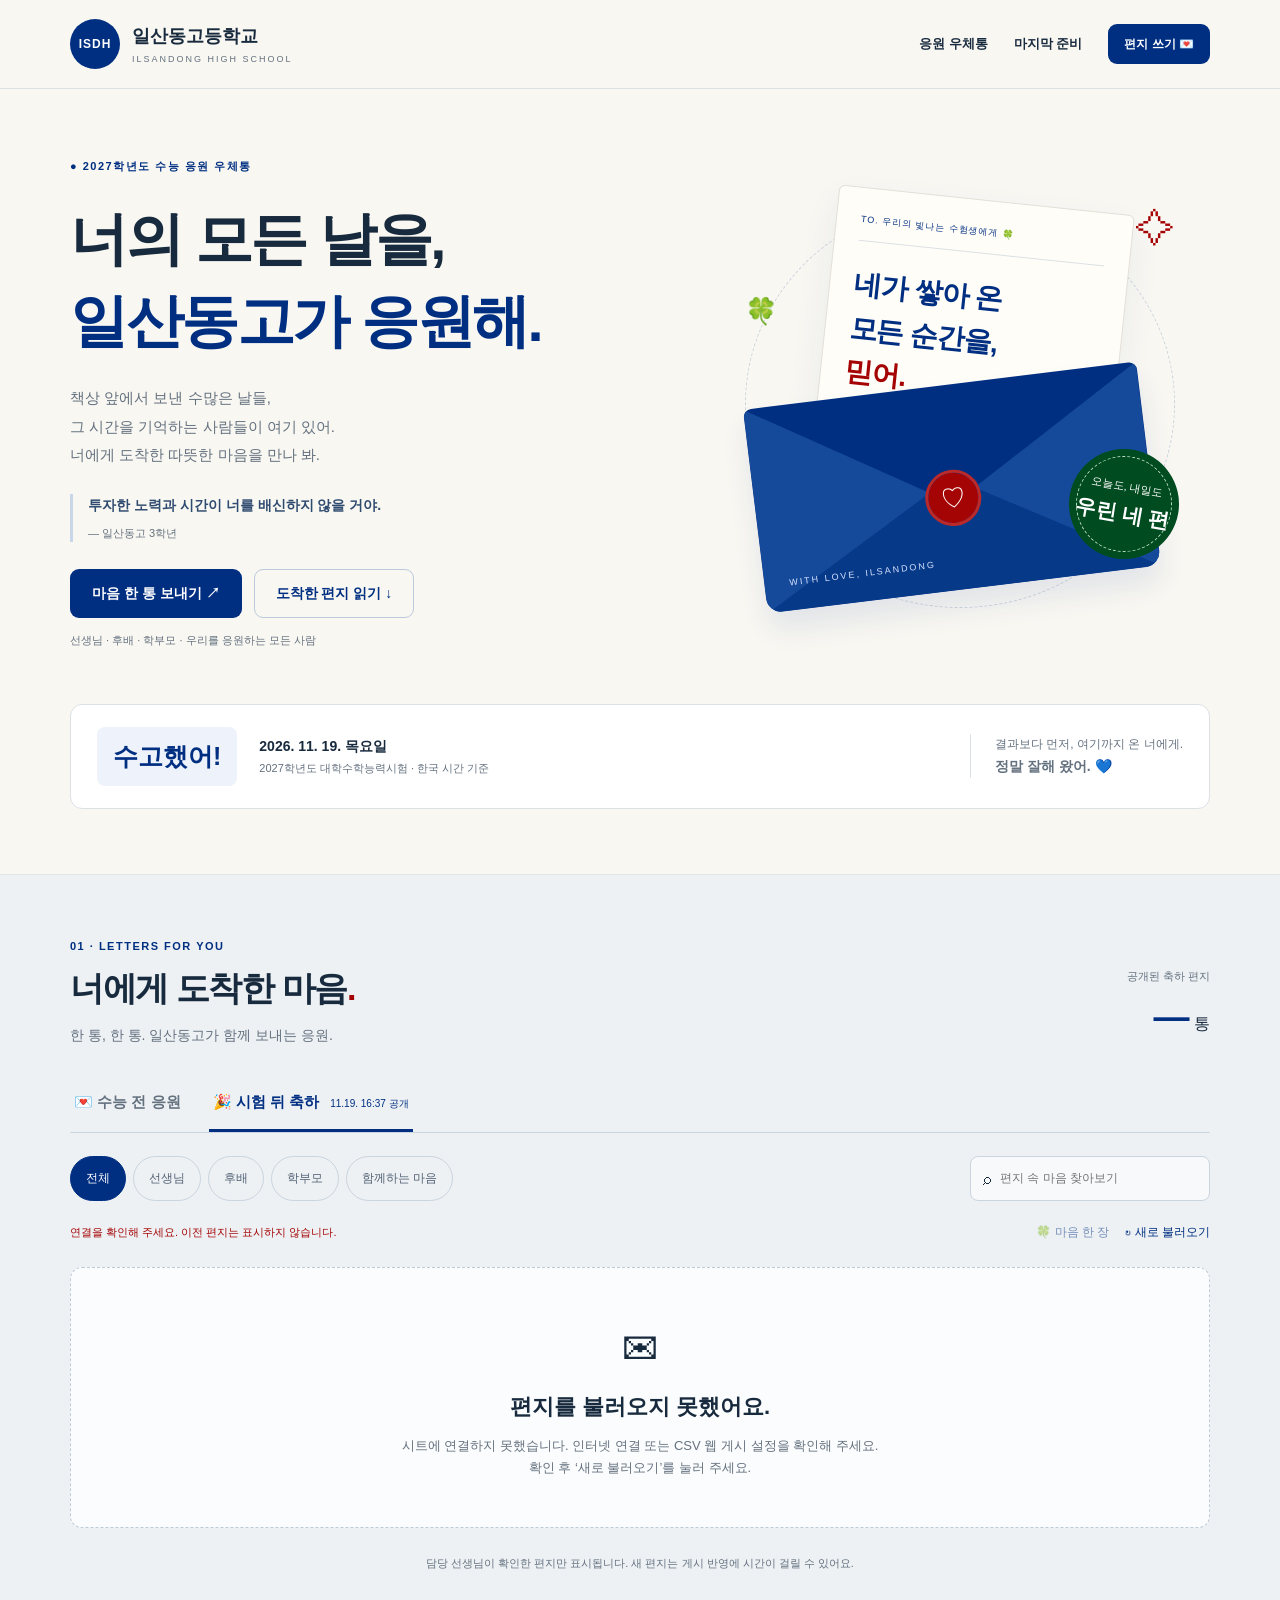
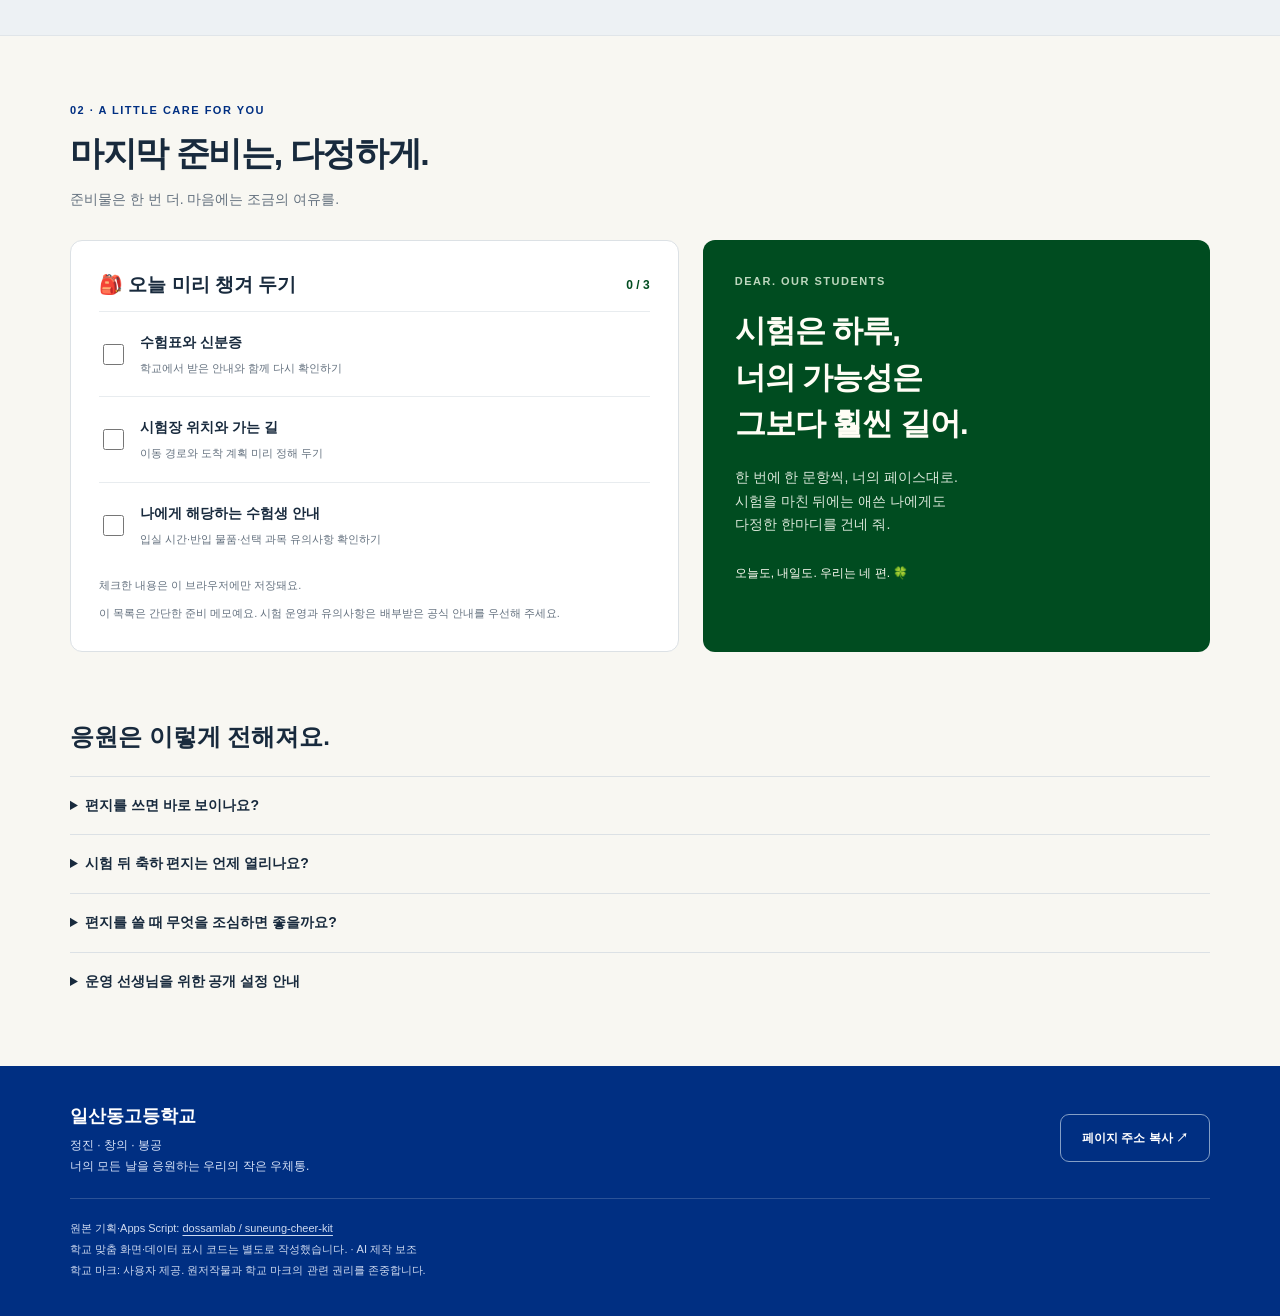
==== index.html @ d722f3b5 "Create index.html" ====
<!doctype html>
<html lang="ko">
<head>
<meta charset="utf-8">
<meta name="viewport" content="width=device-width, initial-scale=1">
<meta name="theme-color" content="#002f82">
<meta name="description" content="일산동고등학교 수험생에게 보내는 따뜻한 마음, 수능 응원 우체통">
<title>일산동고등학교 · 수능 응원 우체통</title>

<!--
원본 기획·Google Apps Script: dossamlab / suneung-cheer-kit
https://github.com/dossamlab/suneung-cheer-kit

이 화면과 CSV 표시 코드는 사용자 요청에 따라 별도로 작성했습니다.
AI 제작 보조.

기존 window.SCHOOL 설정과 from,text,type,group CSV 형식을 사용합니다.
Apps Script는 수정하지 않습니다.
원저작물·학교 마크의 권리를 존중합니다.
출처 표시는 원제작자의 별도 승인이나 공동제작을 의미하지 않습니다.
-->

<style>
:root {
  --blue: #002f82;
  --green: #004c20;
  --red: #a50404;
  --ink: #182a3d;
  --muted: #64717f;
  --line: #dce1e5;
  --cream: #f8f7f2;
}

* { box-sizing: border-box; }

html {
  scroll-behavior: smooth;
  scroll-padding-top: 24px;
}

body {
  margin: 0;
  background: var(--cream);
  color: var(--ink);
  font-family:
    -apple-system, BlinkMacSystemFont, "Segoe UI",
    "Apple SD Gothic Neo", "Malgun Gothic", sans-serif;
  line-height: 1.7;
  word-break: keep-all;
}

[hidden] { display: none !important; }

a { color: inherit; }
button, input { font: inherit; }
button { cursor: pointer; }
button:disabled { opacity: .5; cursor: default; }
h1, h2, h3, p { margin: 0; }

button, a, input, summary {
  -webkit-tap-highlight-color: transparent;
}

:focus-visible {
  outline: 3px solid #b66c20;
  outline-offset: 4px;
}

.wrap {
  width: min(1140px, calc(100% - 48px));
  margin: auto;
}

.skip {
  position: absolute;
  top: -80px;
  left: 16px;
  z-index: 10;
  background: var(--blue);
  color: #fff;
  padding: 10px;
}

.skip:focus { top: 10px; }

/* 상단 */
header { border-bottom: 1px solid var(--line); }

.header-inner {
  min-height: 88px;
  display: flex;
  align-items: center;
  justify-content: space-between;
  gap: 20px;
}

.brand {
  display: flex;
  align-items: center;
  gap: 12px;
  text-decoration: none;
}

.brand img {
  width: 50px;
  height: 50px;
  object-fit: contain;
}

.logo-fallback {
  width: 50px;
  height: 50px;
  display: grid;
  place-items: center;
  border-radius: 50%;
  background: var(--blue);
  color: #fff;
  font-size: 12px;
  font-weight: 800;
  letter-spacing: 1px;
  flex-shrink: 0;
}

.brand strong {
  display: block;
  font-size: 18px;
}

.brand small {
  display: block;
  font-size: 9px;
  letter-spacing: 2px;
  color: var(--muted);
}

nav {
  display: flex;
  align-items: center;
  gap: 26px;
  font-size: 13px;
  font-weight: 700;
}

nav > a { text-decoration: none; }

.btn {
  display: inline-flex;
  align-items: center;
  justify-content: center;
  gap: 8px;
  border: 1px solid transparent;
  border-radius: 9px;
  padding: 13px 21px;
  min-height: 48px;
  background: var(--blue);
  color: #fff;
  font-size: 14px;
  font-weight: 700;
  text-decoration: none;
  line-height: 1.5;
}

.btn:hover { background: #164b98; }

.btn.light {
  background: transparent;
  color: var(--blue);
  border-color: #bcc9dc;
}

.btn.small {
  padding: 10px 15px;
  min-height: 40px;
  font-size: 12px;
}

.form-link[aria-disabled="true"] {
  opacity: .5;
  cursor: help;
}

/* 첫 화면 */
.hero {
  display: grid;
  grid-template-columns: 1.2fr 1fr;
  gap: 40px;
  align-items: center;
  padding: 68px 0 54px;
}

.hero > * { min-width: 0; }

.eyebrow {
  color: var(--blue);
  font-size: 11px;
  font-weight: 800;
  letter-spacing: 1.5px;
}

.hero h1 {
  margin: 22px 0;
  font-size: clamp(36px, 4.6vw, 58px);
  line-height: 1.42;
  letter-spacing: -2.5px;
}

.hero h1 span { color: var(--blue); }

.intro {
  font-size: 15px;
  color: var(--muted);
  line-height: 1.9;
}

.school-message {
  margin-top: 24px;
  padding-left: 15px;
  border-left: 3px solid #c9d5e8;
}

.school-message p {
  font-size: 14px;
  color: #304b70;
  font-weight: 600;
  white-space: pre-wrap;
  overflow-wrap: anywhere;
}

.school-message small {
  display: block;
  margin-top: 6px;
  color: var(--muted);
  font-size: 11px;
}

.actions {
  display: flex;
  flex-wrap: wrap;
  gap: 12px;
  margin-top: 27px;
}

.micro {
  color: var(--muted);
  font-size: 11px;
  margin-top: 13px;
}

/* 이미지 파일 없이 그리는 편지 봉투 */
.art {
  position: relative;
  height: 420px;
  max-width: 430px;
  width: 100%;
  justify-self: center;
  isolation: isolate;
}

.orbit {
  position: absolute;
  inset: 6px 0;
  border: 1px dashed #cad3dd;
  border-radius: 50%;
}

.paper {
  position: absolute;
  top: 5px;
  left: 18%;
  width: 69%;
  height: 320px;
  transform: rotate(6deg);
  padding: 24px;
  background: #fffdf8;
  border: 1px solid #e4e0d8;
  border-radius: 6px;
  box-shadow: 0 15px 35px #002f8210;
}

.paper small {
  display: block;
  color: var(--blue);
  font-size: 9px;
  letter-spacing: 1px;
  border-bottom: 1px solid var(--line);
  padding-bottom: 13px;
}

.paper p {
  font-size: 28px;
  font-weight: 800;
  line-height: 1.55;
  color: var(--blue);
  margin-top: 22px;
  letter-spacing: -1px;
}

.paper em {
  font-style: normal;
  color: var(--red);
}

.envelope {
  position: absolute;
  bottom: 24px;
  left: 2%;
  width: 92%;
  height: 205px;
  transform: rotate(-7deg);
  background: var(--blue);
  border-radius: 8px 8px 15px 15px;
  box-shadow: 0 18px 28px #002f8217;
}

.envelope::before {
  content: "";
  position: absolute;
  inset: 0;
  background: #154a9b;
  clip-path: polygon(0 0, 50% 58%, 100% 0, 100% 100%, 0 100%);
  border-radius: inherit;
}

.envelope::after {
  content: "";
  position: absolute;
  inset: 0;
  background: #073989;
  clip-path: polygon(0 100%, 50% 45%, 100% 100%);
  border-radius: inherit;
}

.seal {
  position: absolute;
  z-index: 1;
  top: 88px;
  left: calc(50% - 25px);
  width: 50px;
  height: 50px;
  display: grid;
  place-items: center;
  border-radius: 50%;
  background: var(--red);
  color: white;
  font-size: 25px;
  outline: 3px solid #bb2929;
}

.envelope-label {
  position: absolute;
  z-index: 1;
  bottom: 20px;
  left: 25px;
  font-size: 9px;
  letter-spacing: 2px;
  color: #d7e3ff;
}

.sticker {
  position: absolute;
  z-index: 2;
  right: -1%;
  bottom: 55px;
  width: 110px;
  height: 110px;
  border-radius: 50%;
  background: var(--green);
  color: #fff;
  display: flex;
  flex-direction: column;
  align-items: center;
  justify-content: center;
  transform: rotate(10deg);
  outline: 1px dashed #b9d9bc;
  outline-offset: -8px;
}

.sticker small { font-size: 11px; }
.sticker strong { font-size: 21px; }

.spark {
  position: absolute;
  right: 0;
  top: 3px;
  color: var(--red);
  font-size: 39px;
}

.clover {
  position: absolute;
  left: 0;
  top: 95px;
  font-size: 26px;
}

/* 날짜 안내 */
.ribbon {
  display: flex;
  align-items: center;
  gap: 22px;
  padding: 22px 26px;
  background: #fff;
  border: 1px solid var(--line);
  border-radius: 12px;
  margin-bottom: 65px;
}

.dday {
  background: #edf2fb;
  color: var(--blue);
  font-size: 25px;
  font-weight: 800;
  padding: 8px 16px;
  border-radius: 8px;
  white-space: nowrap;
}

.ribbon strong {
  display: block;
  font-size: 14px;
}

.ribbon small {
  display: block;
  color: var(--muted);
  font-size: 11px;
}

.ribbon-note {
  margin-left: auto;
  padding-left: 24px;
  border-left: 1px solid var(--line);
  font-size: 12px;
  color: var(--muted);
}

/* 응원 우체통 */
.wall {
  background: #edf1f4;
  border-block: 1px solid #e0e5e9;
  padding: 62px 0;
}

.section-head {
  display: flex;
  justify-content: space-between;
  align-items: flex-end;
  gap: 20px;
  margin-bottom: 28px;
}

.section-head h2 {
  font-size: 34px;
  letter-spacing: -1.4px;
  line-height: 1.45;
  margin-top: 9px;
}

.section-head p:not(.eyebrow) {
  font-size: 14px;
  color: var(--muted);
  margin-top: 10px;
}

.count {
  text-align: right;
  white-space: nowrap;
}

.count small {
  display: block;
  font-size: 11px;
  color: var(--muted);
}

.count strong {
  color: var(--blue);
  font-size: 36px;
}

.tabs {
  display: flex;
  gap: 24px;
  border-bottom: 1px solid #cbd5df;
}

.tab {
  border: 0;
  border-bottom: 3px solid transparent;
  background: transparent;
  padding: 14px 4px;
  color: var(--muted);
  font-size: 15px;
  font-weight: 700;
}

.tab[aria-pressed="true"] {
  color: var(--blue);
  border-bottom-color: var(--blue);
}

.tab small {
  font-size: 10px;
  margin-left: 7px;
  font-weight: 400;
}

.toolbar {
  display: flex;
  justify-content: space-between;
  gap: 15px;
  margin: 23px 0 16px;
}

.filters {
  display: flex;
  flex-wrap: wrap;
  gap: 7px;
}

.filter {
  border: 1px solid #cbd5df;
  background: transparent;
  color: #536274;
  font-size: 12px;
  padding: 8px 15px;
  border-radius: 25px;
}

.filter[aria-pressed="true"] {
  background: var(--blue);
  border-color: var(--blue);
  color: white;
}

.search {
  display: flex;
  align-items: center;
  gap: 7px;
  border: 1px solid #cbd5df;
  background: #fff9;
  padding: 8px 12px;
  border-radius: 8px;
  width: 240px;
}

.search input {
  width: 100%;
  min-width: 0;
  background: transparent;
  border: 0;
  color: var(--ink);
  font-size: 12px;
}

.search:focus-within { outline: 2px solid var(--blue); }
.search input:focus-visible { outline: 0; }

.subbar {
  display: flex;
  justify-content: space-between;
  align-items: center;
  gap: 15px;
  margin-bottom: 20px;
}

.status {
  font-size: 11px;
  color: var(--muted);
}

.status.error { color: var(--red); }

.tools {
  display: flex;
  gap: 16px;
  flex-shrink: 0;
}

.text-btn {
  border: 0;
  background: none;
  color: var(--blue);
  padding: 5px 0;
  font-size: 12px;
}

.text-btn:hover { text-decoration: underline; }

.grid {
  display: grid;
  grid-template-columns: repeat(3, minmax(0, 1fr));
  gap: 18px;
  align-items: start;
}

/* 편지 카드 */
.card {
  position: relative;
  background: #fff;
  border: 1px solid #dbe2e8;
  border-top: 4px solid var(--blue);
  border-radius: 10px;
  padding: 22px;
  min-height: 245px;
  display: flex;
  flex-direction: column;
  scroll-margin-top: 30px;
}

.card.junior { border-top-color: var(--green); }
.card.parent { border-top-color: var(--red); }
.card.other { border-top-color: #8c7d64; }

.card-top {
  display: flex;
  align-items: center;
  justify-content: space-between;
  gap: 10px;
}

.badge {
  background: #edf2fb;
  color: var(--blue);
  font-size: 11px;
  padding: 3px 8px;
  border-radius: 4px;
}

.junior .badge { background: #edf4ef; color: var(--green); }
.parent .badge { background: #fbeeed; color: var(--red); }
.other .badge { background: #f4f0e9; color: #766247; }

.number {
  font-size: 10px;
  color: #98a6b6;
}

.card-text {
  white-space: pre-wrap;
  overflow-wrap: anywhere;
  word-break: normal;
  line-height: 1.9;
  font-size: 15px;
  margin: 20px 0;
  display: -webkit-box;
  -webkit-box-orient: vertical;
  -webkit-line-clamp: 4;
  overflow: hidden;
}

.card.expanded .card-text { display: block; }

.card-bottom {
  display: flex;
  justify-content: space-between;
  align-items: center;
  gap: 10px;
  margin-top: auto;
  font-size: 11px;
}

.card-from {
  color: var(--muted);
  overflow-wrap: anywhere;
  min-width: 0;
}

.card-bottom button {
  white-space: nowrap;
  font-size: 11px;
}

.card.highlight {
  outline: 3px solid #c6923c;
  outline-offset: 3px;
}

.empty {
  grid-column: 1 / -1;
  background: #ffffffc0;
  border: 1px dashed #bdcad7;
  border-radius: 12px;
  text-align: center;
  padding: 48px 20px;
}

.empty-icon { font-size: 36px; }

.empty h3 {
  margin: 10px 0;
  font-size: 22px;
}

.empty p {
  font-size: 13px;
  color: var(--muted);
  white-space: pre-line;
}

.more-wrap {
  text-align: center;
  margin-top: 26px;
}

.footnote {
  text-align: center;
  color: var(--muted);
  font-size: 11px;
  margin-top: 24px;
}

/* 준비 체크 */
.prepare { padding: 65px 0; }

.prepare-grid {
  display: grid;
  grid-template-columns: 1.2fr 1fr;
  gap: 24px;
}

.check-panel {
  padding: 28px;
  background: #fff;
  border: 1px solid var(--line);
  border-radius: 12px;
}

.check-title {
  display: flex;
  justify-content: space-between;
  align-items: center;
  gap: 10px;
  margin-bottom: 10px;
}

.check-title h3 { font-size: 19px; }

.check-title span {
  font-size: 12px;
  color: var(--green);
  font-weight: 700;
}

.check-row {
  display: flex;
  gap: 13px;
  align-items: center;
  padding: 19px 0;
  border-top: 1px solid #e8ecef;
  cursor: pointer;
}

.check-row input {
  width: 21px;
  height: 21px;
  accent-color: var(--green);
  flex-shrink: 0;
}

.check-row strong {
  display: block;
  font-size: 14px;
}

.check-row small {
  display: block;
  font-size: 11px;
  color: var(--muted);
  margin-top: 4px;
}

.check-note {
  font-size: 11px;
  color: var(--muted);
  margin-top: 9px;
}

.care {
  background: var(--green);
  color: #fffdf5;
  border-radius: 12px;
  padding: 32px;
}

.care .eyebrow { color: #bdd7be; }

.care h3 {
  font-size: 31px;
  line-height: 1.5;
  margin: 18px 0;
  letter-spacing: -1px;
}

.care p:not(.eyebrow) {
  font-size: 14px;
  color: #d9e7d9;
}

.care small {
  display: block;
  margin-top: 26px;
  font-size: 12px;
}

/* 안내와 출처 */
.faq { padding-bottom: 55px; }

.faq h2 {
  font-size: 24px;
  margin-bottom: 18px;
}

.faq details {
  border-top: 1px solid var(--line);
  padding: 17px 0;
}

.faq summary {
  cursor: pointer;
  font-size: 14px;
  font-weight: 700;
}

.faq details p {
  margin-top: 12px;
  font-size: 13px;
  color: var(--muted);
  max-width: 850px;
  line-height: 1.9;
}

footer {
  background: var(--blue);
  color: #d9e4f9;
  padding: 35px 0;
}

.footer-top {
  display: flex;
  justify-content: space-between;
  gap: 20px;
  align-items: center;
  margin-bottom: 22px;
}

.footer-top strong {
  font-size: 18px;
  color: #fff;
}

.footer-top small {
  display: block;
  font-size: 12px;
  margin-top: 4px;
}

footer .btn {
  background: transparent;
  border-color: #849fc6;
  font-size: 12px;
}

.credits {
  border-top: 1px solid #ffffff2b;
  padding-top: 19px;
  font-size: 11px;
  color: #cedaf0;
  line-height: 1.9;
}

.credits a { text-underline-offset: 3px; }

.share-box {
  margin-top: 14px;
  font-size: 12px;
}

.share-box input {
  width: 100%;
  padding: 10px;
  margin-top: 7px;
  background: #fff;
  border: 0;
  border-radius: 5px;
  color: var(--ink);
}

.toast {
  position: fixed;
  left: 50%;
  bottom: 20px;
  transform: translateX(-50%);
  max-width: 90vw;
  padding: 12px 20px;
  background: #182a3d;
  color: #fff;
  border-radius: 9px;
  font-size: 13px;
  box-shadow: 0 5px 30px #0003;
  z-index: 20;
}

noscript p {
  padding: 20px;
  background: #fff0e9;
  color: #7e2600;
}

/* 태블릿 */
@media (min-width: 1000px) {
  .hero { min-height: 565px; }
}

@media (max-width: 850px) {
  nav > a:not(.btn) { display: none; }
  .hero { gap: 18px; }
  .hero h1 { font-size: 39px; }
  .art { height: 355px; }
  .paper { height: 280px; padding: 19px; }
  .paper p { font-size: 25px; }
  .envelope { height: 175px; }
  .seal { top: 75px; }
  .sticker { width: 92px; height: 92px; bottom: 45px; }
  .sticker strong { font-size: 18px; }
  .ribbon-note { display: none; }
  .grid { grid-template-columns: repeat(2, minmax(0, 1fr)); }
  .toolbar { flex-wrap: wrap; }
  .search { width: 100%; }
  .prepare-grid { grid-template-columns: 1fr 1fr; }
  .care { padding: 27px; }
  .care h3 { font-size: 27px; }
}

/* 휴대전화 */
@media (max-width: 600px) {
  .wrap { width: calc(100% - 36px); }
  .header-inner { min-height: 75px; gap: 8px; }
  .brand { gap: 9px; }
  .brand img, .logo-fallback { width: 40px; height: 40px; }
  .brand strong { font-size: 15px; }
  .brand small { font-size: 8px; letter-spacing: 1px; }
  nav { gap: 0; }
  nav .btn { padding: 9px 12px; font-size: 11px; }

  .hero {
    grid-template-columns: minmax(0, 1fr);
    padding: 38px 0 26px;
    gap: 30px;
  }

  .hero h1 { font-size: 39px; letter-spacing: -2px; }
  .intro { font-size: 14px; }
  .art { width: 320px; max-width: 100%; height: 340px; }
  .paper p { font-size: 25px; }
  .ribbon { padding: 17px; gap: 15px; margin-bottom: 38px; }
  .dday { font-size: 21px; padding: 7px 12px; }
  .ribbon strong { font-size: 12px; }
  .ribbon small { font-size: 10px; }
  .wall { padding: 39px 0; }
  .section-head { gap: 10px; }
  .section-head h2 { font-size: 28px; }
  .section-head p:not(.eyebrow) { font-size: 12px; }
  .count strong { font-size: 28px; }
  .count small { font-size: 10px; }
  .tabs { gap: 20px; }
  .tab { font-size: 13px; }
  .tab small { display: block; margin-left: 0; font-size: 10px; }
  .filter { font-size: 11px; padding: 8px 12px; }
  .subbar { align-items: flex-start; flex-direction: column; gap: 8px; }
  .grid { grid-template-columns: 1fr; }
  .card { min-height: 220px; }
  .prepare { padding: 42px 0; }
  .prepare-grid { grid-template-columns: 1fr; }
  .check-panel, .care { padding: 24px; }
  .care h3 { font-size: 30px; }
  .footer-top { align-items: flex-start; }
  .footer-top strong { font-size: 16px; }
  .footer-top .btn { padding: 10px 12px; }
  .faq { padding-bottom: 35px; }
  .actions .btn { font-size: 13px; }
}

@media (prefers-reduced-motion: reduce) {
  html { scroll-behavior: auto; }
}
</style>
</head>

<body>
<a class="skip" href="#wall">응원 편지로 바로 가기</a>

<header>
  <div class="wrap header-inner">
    <a class="brand" href="#" aria-label="페이지 처음으로">
      <img
        src="school-logo.png"
        alt=""
        width="50"
        height="50"
        onerror="this.hidden=true;this.nextElementSibling.hidden=false"
      >
      <span class="logo-fallback" hidden aria-hidden="true">ISDH</span>
      <span>
        <strong data-school>일산동고등학교</strong>
        <small>ILSANDONG HIGH SCHOOL</small>
      </span>
    </a>

    <nav aria-label="주요 메뉴">
      <a href="#wall">응원 우체통</a>
      <a href="#prepare">마지막 준비</a>
      <a
        class="btn small form-link"
        target="_blank"
        rel="noopener noreferrer"
      >편지 쓰기 💌</a>
    </nav>
  </div>
</header>

<main>
  <section class="wrap hero" aria-labelledby="hero-title">
    <div>
      <p class="eyebrow">● 2027학년도 수능 응원 우체통</p>

      <h1 id="hero-title">
        너의 모든 날을,<br>
        <span id="hero-school">일산동고가 응원해.</span>
      </h1>

      <p class="intro">
        책상 앞에서 보낸 수많은 날들,<br>
        그 시간을 기억하는 사람들이 여기 있어.<br>
        너에게 도착한 따뜻한 마음을 만나 봐.
      </p>

      <div class="school-message">
        <p id="school-message"></p>
        <small id="school-sign"></small>
      </div>

      <div class="actions">
        <a
          class="btn form-link"
          target="_blank"
          rel="noopener noreferrer"
        >마음 한 통 보내기 ↗</a>
        <a class="btn light" href="#wall">도착한 편지 읽기 ↓</a>
      </div>

      <p class="micro">
        선생님 · 후배 · 학부모 · 우리를 응원하는 모든 사람
      </p>
    </div>

    <div class="art" aria-hidden="true">
      <div class="orbit"></div>

      <div class="paper">
        <small>TO. 우리의 빛나는 수험생에게 🍀</small>
        <p>
          네가 쌓아 온<br>
          모든 순간을,<br>
          <em>믿어.</em>
        </p>
      </div>

      <div class="envelope">
        <span class="seal">♡</span>
        <span class="envelope-label">WITH LOVE, ILSANDONG</span>
      </div>

      <div class="sticker">
        <small>오늘도, 내일도</small>
        <strong>우린 네 편</strong>
      </div>

      <span class="spark">✧</span>
      <span class="clover">🍀</span>
    </div>
  </section>

  <div class="wrap ribbon">
    <span class="dday" id="dday">D-DAY</span>
    <div>
      <strong>2026. 11. 19. 목요일</strong>
      <small>2027학년도 대학수학능력시험 · 한국 시간 기준</small>
    </div>
    <p class="ribbon-note">
      결과보다 먼저, 여기까지 온 너에게.<br>
      <strong>정말 잘해 왔어. 💙</strong>
    </p>
  </div>

  <section class="wall" id="wall" aria-labelledby="wall-title">
    <div class="wrap">
      <div class="section-head">
        <div>
          <p class="eyebrow">01 · LETTERS FOR YOU</p>
          <h2 id="wall-title">
            너에게 도착한 마음<span style="color:var(--red)">.</span>
          </h2>
          <p>한 통, 한 통. 일산동고가 함께 보내는 응원.</p>
        </div>

        <div class="count">
          <small id="count-label">공개된 응원 편지</small>
          <strong id="letter-count">—</strong><span> 통</span>
        </div>
      </div>

      <div class="tabs" role="group" aria-label="편지 종류">
        <button
          type="button"
          class="tab"
          data-phase="before"
          aria-pressed="true"
        >💌 수능 전 응원</button>

        <button
          type="button"
          class="tab"
          data-phase="after"
          aria-pressed="false"
        >
          🎉 시험 뒤 축하
          <small>11.19. 16:37 공개</small>
        </button>
      </div>

      <div class="toolbar" id="toolbar">
        <div
          class="filters"
          role="group"
          aria-label="보내는 사람으로 골라 보기"
        >
          <button
            class="filter"
            type="button"
            data-group="all"
            aria-pressed="true"
          >전체</button>

          <button
            class="filter"
            type="button"
            data-group="teacher"
            aria-pressed="false"
          >선생님</button>

          <button
            class="filter"
            type="button"
            data-group="junior"
            aria-pressed="false"
          >후배</button>

          <button
            class="filter"
            type="button"
            data-group="parent"
            aria-pressed="false"
          >학부모</button>

          <button
            class="filter"
            type="button"
            data-group="other"
            aria-pressed="false"
          >함께하는 마음</button>
        </div>

        <label class="search">
          <span aria-hidden="true">⌕</span>
          <input
            type="search"
            id="search"
            aria-label="편지 내용 또는 보내는 사람 검색"
            placeholder="편지 속 마음 찾아보기"
          >
        </label>
      </div>

      <div class="subbar">
        <p
          id="status"
          class="status"
          role="status"
          aria-live="polite"
        >편지를 불러오는 중입니다.</p>

        <div class="tools">
          <button class="text-btn" id="random" type="button">
            🍀 마음 한 장
          </button>
          <button class="text-btn" id="refresh" type="button">
            ↻ 새로 불러오기
          </button>
        </div>
      </div>

      <div class="grid" id="letters" aria-busy="true"></div>

      <div class="more-wrap">
        <button class="btn light" id="more" type="button" hidden>
          편지 더 읽기 ↓
        </button>
      </div>

      <p class="footnote">
        담당 선생님이 확인한 편지만 표시됩니다.
        새 편지는 게시 반영에 시간이 걸릴 수 있어요.
      </p>
    </div>
  </section>

  <section
    class="wrap prepare"
    id="prepare"
    aria-labelledby="prepare-title"
  >
    <div class="section-head">
      <div>
        <p class="eyebrow">02 · A LITTLE CARE FOR YOU</p>
        <h2 id="prepare-title">마지막 준비는, 다정하게.</h2>
        <p>준비물은 한 번 더. 마음에는 조금의 여유를.</p>
      </div>
    </div>

    <div class="prepare-grid">
      <div class="check-panel">
        <div class="check-title">
          <h3>🎒 오늘 미리 챙겨 두기</h3>
          <span id="progress">0 / 3</span>
        </div>

        <label class="check-row">
          <input type="checkbox" data-check="documents">
          <span>
            <strong>수험표와 신분증</strong>
            <small>학교에서 받은 안내와 함께 다시 확인하기</small>
          </span>
        </label>

        <label class="check-row">
          <input type="checkbox" data-check="route">
          <span>
            <strong>시험장 위치와 가는 길</strong>
            <small>이동 경로와 도착 계획 미리 정해 두기</small>
          </span>
        </label>

        <label class="check-row">
          <input type="checkbox" data-check="guide">
          <span>
            <strong>나에게 해당하는 수험생 안내</strong>
            <small>
              입실 시간·반입 물품·선택 과목 유의사항 확인하기
            </small>
          </span>
        </label>

        <p class="check-note" id="save-note">
          체크한 내용은 이 브라우저에만 저장돼요.
        </p>
        <p class="check-note">
          이 목록은 간단한 준비 메모예요.
          시험 운영과 유의사항은 배부받은 공식 안내를 우선해 주세요.
        </p>
      </div>

      <div class="care">
        <p class="eyebrow">DEAR. OUR STUDENTS</p>
        <h3>
          시험은 하루,<br>
          너의 가능성은<br>
          그보다 훨씬 길어.
        </h3>
        <p>
          한 번에 한 문항씩, 너의 페이스대로.<br>
          시험을 마친 뒤에는 애쓴 나에게도<br>
          다정한 한마디를 건네 줘.
        </p>
        <small>오늘도, 내일도. 우리는 네 편. 🍀</small>
      </div>
    </div>
  </section>

  <section class="wrap faq" aria-labelledby="faq-title">
    <h2 id="faq-title">응원은 이렇게 전해져요.</h2>

    <details>
      <summary>편지를 쓰면 바로 보이나요?</summary>
      <p>
        구글 설문으로 보낸 편지는 담당 선생님이 확인합니다.
        응답 시트에서 ‘반영’에 체크한 편지만 공개용 데이터에 포함돼요.
        아직 보이지 않는다면 검토 또는 게시 반영을 기다리고 있을 수 있습니다.
      </p>
    </details>

    <details>
      <summary>시험 뒤 축하 편지는 언제 열리나요?</summary>
      <p>
        2026년 11월 19일 오후 4시 37분부터 이 화면에서 볼 수 있습니다.
        이는 편지 공개 시각이며, 모든 수험생의 시험 종료 시각을 뜻하지 않습니다.
        자신의 시험을 모두 마친 뒤 확인해 주세요.
        화면의 시간 판단에는 기기 시계가 사용됩니다.
      </p>
    </details>

    <details>
      <summary>편지를 쓸 때 무엇을 조심하면 좋을까요?</summary>
      <p>
        이름 대신 ‘3반 담임’, ‘2학년 후배’처럼 적어 주세요.
        연락처 등 개인정보와 다른 사람의 사적인 이야기는 넣지 말아 주세요.
        결과를 재촉하기보다 지금까지의 노력에 따뜻한 마음을 보내 주세요.
        수정·삭제가 필요하면 담당 선생님께 요청해 주세요.
      </p>
    </details>

    <details>
      <summary>운영 선생님을 위한 공개 설정 안내</summary>
      <p>
        이 페이지는 ‘공개용’ 탭의 CSV만 읽으며 시트에 쓰지 않습니다.
        CSV에 포함된 내용은 공개된 데이터입니다.
        축하 편지의 시간 잠금은 화면 표시 기능이지 접근 제한이 아닙니다.
        공개 전 비밀을 유지해야 하는 축하 편지는 공개 시각까지
        ‘반영’을 체크하지 마세요.
        원본 응답 시트 전체를 웹에 게시하지 않도록 주의해 주세요.
      </p>
    </details>
  </section>
</main>

<footer>
  <div class="wrap">
    <div class="footer-top">
      <div>
        <strong data-school>일산동고등학교</strong>
        <small>
          정진 · 창의 · 봉공<br>
          너의 모든 날을 응원하는 우리의 작은 우체통.
        </small>
      </div>

      <button class="btn" type="button" id="share">
        페이지 주소 복사 ↗
      </button>
    </div>

    <p class="credits">
      원본 기획·Apps Script:
      <a
        href="https://github.com/dossamlab/suneung-cheer-kit"
        target="_blank"
        rel="noopener noreferrer"
      >dossamlab / suneung-cheer-kit</a><br>
      학교 맞춤 화면·데이터 표시 코드는 별도로 작성했습니다.
      · AI 제작 보조<br>
      학교 마크: 사용자 제공.
      원저작물과 학교 마크의 관련 권리를 존중합니다.
    </p>

    <label class="share-box" id="share-box" hidden>
      아래 주소를 선택해 복사해 주세요.
      <input id="share-url" readonly aria-label="이 페이지 주소">
    </label>
  </div>
</footer>

<div class="toast" id="toast" role="status" hidden></div>

<noscript>
  <p>응원 편지를 보려면 브라우저의 JavaScript를 켜 주세요.</p>
</noscript>

<!-- 기존 config.js를 같은 폴더에 둡니다. -->
<script src="./config.js"></script>

<script>
(() => {
  'use strict';

  const $ = selector => document.querySelector(selector);
  const $$ = selector => Array.from(document.querySelectorAll(selector));

  const cfg =
    window.SCHOOL && typeof window.SCHOOL === 'object'
      ? window.SCHOOL
      : {};

  // 제공받은 Apps Script의 축하 편지 공개 시각과 같습니다.
  // 모든 수험생의 시험 종료 시각을 의미하지 않습니다.
  const OPEN_AT = Date.parse('2026-11-19T16:37:00+09:00');
  const EXAM_AT = Date.parse('2026-11-19T00:00:00+09:00');

  const GROUPS = {
    teacher: '선생님',
    junior: '후배',
    parent: '학부모',
    other: '함께하는 마음'
  };

  const state = {
    rows: [],
    phase: Date.now() >= OPEN_AT ? 'after' : 'before',
    group: 'all',
    query: '',
    limit: 12,
    loaded: false,
    busy: false,
    error: '',
    lastAttempt: 0,
    unlocked: Date.now() >= OPEN_AT
  };

  const plain = (value, fallback) =>
    typeof value === 'string' && value.trim()
      ? value.trim()
      : fallback;

  /* 학교 설정 적용 */
  const name = plain(cfg.name, '일산동고등학교');

  $$('[data-school]').forEach(node => {
    node.textContent = name;
  });

  $('#hero-school').textContent =
    name.replace(/고등학교$/, '고') + '가 응원해.';

  $('#school-message').textContent = plain(
    cfg.message,
    '투자한 노력과 시간이 너를 배신하지 않을 거야.'
  ).replace(/\s*\/\s*/g, '\n');

  $('#school-sign').textContent =
    '— ' + plain(cfg.sign, '일산동고 3학년');

  document.title = name + ' · 수능 응원 우체통';

  /* 설정 주소 검사 */
  function safeURL(value, kind) {
    try {
      const url = new URL(value);

      if (
        url.protocol !== 'https:' ||
        url.username ||
        url.password
      ) {
        return '';
      }

      if (kind === 'sheet') {
        if (
          url.hostname !== 'docs.google.com' ||
          !url.pathname.startsWith('/spreadsheets/') ||
          url.searchParams.get('output') !== 'csv'
        ) {
          return '';
        }
      } else {
        const allowed =
          url.hostname === 'forms.gle' ||
          (
            url.hostname === 'docs.google.com' &&
            url.pathname.startsWith('/forms/')
          );

        if (!allowed) return '';
      }

      return url.href;
    } catch {
      return '';
    }
  }

  const sheet = safeURL(cfg.sheet, 'sheet');
  const form = safeURL(cfg.form, 'form');

  let toastTimer;

  function toast(message) {
    $('#toast').textContent = message;
    $('#toast').hidden = false;

    clearTimeout(toastTimer);

    toastTimer = setTimeout(() => {
      $('#toast').hidden = true;
    }, 4500);
  }

  $$('.form-link').forEach(link => {
    if (form) {
      link.href = form;
    } else {
      link.href = '#';
      link.setAttribute('aria-disabled', 'true');

      link.addEventListener('click', event => {
        event.preventDefault();
        toast('config.js의 form 주소를 확인해 주세요.');
      });
    }
  });

  /*
   * CSV 읽기
   * 쉼표, 따옴표, 셀 내부 줄바꿈, BOM을 처리합니다.
   * Apps Script가 만든 F1의 추가 안내 열은 사용하지 않습니다.
   */
  function parseCSV(text) {
    const input = text.replace(/^\uFEFF/, '');

    const rows = [];
    let row = [];
    let field = '';
    let quoted = false;

    for (let i = 0; i < input.length; i++) {
      const char = input[i];

      if (quoted) {
        if (char === '"' && input[i + 1] === '"') {
          field += '"';
          i++;
        } else if (char === '"') {
          quoted = false;
        } else {
          field += char;
        }
      } else if (char === '"' && field === '') {
        quoted = true;
      } else if (char === ',') {
        row.push(field);
        field = '';
      } else if (char === '\r' || char === '\n') {
        row.push(field);
        rows.push(row);
        row = [];
        field = '';

        if (char === '\r' && input[i + 1] === '\n') {
          i++;
        }
      } else {
        field += char;
      }
    }

    if (quoted) {
      throw new Error(
        'CSV의 따옴표가 닫히지 않았습니다. 공개용 탭을 확인해 주세요.'
      );
    }

    if (field !== '' || row.length) {
      row.push(field);
      rows.push(row);
    }

    return rows;
  }

  function decode(text) {
    if (/^\s*</.test(text)) {
      throw new Error(
        'CSV 대신 웹페이지가 반환되었습니다. 공개용 탭을 CSV로 게시했는지 확인해 주세요.'
      );
    }

    const table = parseCSV(text);

    if (!table.length) {
      throw new Error('공개용 탭의 머리글을 읽지 못했습니다.');
    }

    const header = table.shift().map(value =>
      value.trim().toLowerCase()
    );

    const columns = ['from', 'text', 'type', 'group'].map(key =>
      header.indexOf(key)
    );

    if (columns.some(index => index < 0)) {
      throw new Error(
        '공개용 탭에 from, text, type, group 머리글이 필요합니다.'
      );
    }

    const result = [];
    let skipped = 0;

    for (const row of table) {
      const body = (row[columns[1]] || '').trim();

      if (!body) continue;

      const type = (row[columns[2]] || '').trim().toLowerCase();

      // 알 수 없는 종류를 수능 전 편지로 잘못 공개하지 않습니다.
      if (type !== 'before' && type !== 'after') {
        skipped++;
        continue;
      }

      const group = (row[columns[3]] || '').trim().toLowerCase();

      result.push({
        from: (row[columns[0]] || '').trim() || '응원하는 사람',
        text: body,
        type,
        group: Object.hasOwn(GROUPS, group) ? group : 'other'
      });
    }

    return { rows: result, skipped };
  }

  /* 사용자 작성 내용은 HTML로 실행하지 않고 텍스트로 표시합니다. */
  function el(tag, className, text) {
    const node = document.createElement(tag);

    if (className) node.className = className;
    if (text !== undefined) node.textContent = text;

    return node;
  }

  function isLocked() {
    return state.phase === 'after' && Date.now() < OPEN_AT;
  }

  function filtered() {
    if (isLocked()) return [];

    return state.rows.filter(row =>
      row.type === state.phase &&
      (state.group === 'all' || row.group === state.group) &&
      (
        !state.query ||
        (row.from + ' ' + row.text)
          .toLocaleLowerCase()
          .includes(state.query)
      )
    );
  }

  function empty(icon, title, message) {
    const box = el('div', 'empty');
    const symbol = el('div', 'empty-icon', icon);

    symbol.setAttribute('aria-hidden', 'true');

    box.append(
      symbol,
      el('h3', '', title),
      el('p', '', message)
    );

    $('#letters').append(box);
  }

  function makeCard(row, index) {
    const card = el('article', 'card ' + row.group);
    const top = el('div', 'card-top');

    top.append(
      el('span', 'badge', GROUPS[row.group]),
      el(
        'span',
        'number',
        'LETTER ' + String(index + 1).padStart(2, '0')
      )
    );

    const body = el('p', 'card-text', row.text);
    body.id = 'letter-body-' + index;

    const bottom = el('div', 'card-bottom');
    const button = el('button', 'text-btn', '편지 펼치기 ↗');

    button.type = 'button';
    button.setAttribute('aria-expanded', 'false');
    button.setAttribute('aria-controls', body.id);

    button.addEventListener('click', () => {
      const expanded = card.classList.toggle('expanded');

      button.setAttribute('aria-expanded', String(expanded));
      button.textContent = expanded ? '접기 ↑' : '편지 펼치기 ↗';
    });

    bottom.append(
      el('span', 'card-from', 'FROM. ' + row.from),
      button
    );

    card.append(top, body, bottom);

    return card;
  }

  function render() {
    const locked = isLocked();

    $$('.tab').forEach(button => {
      button.setAttribute(
        'aria-pressed',
        String(button.dataset.phase === state.phase)
      );
    });

    $$('.filter').forEach(button => {
      button.setAttribute(
        'aria-pressed',
        String(button.dataset.group === state.group)
      );
    });

    $('#toolbar').hidden = locked;
    $('#letters').replaceChildren();

    $('#letters').setAttribute(
      'aria-busy',
      String(state.busy && !state.loaded)
    );

    $('#more').hidden = true;
    $('#random').disabled = true;

    $('#count-label').textContent =
      state.phase === 'after'
        ? '공개된 축하 편지'
        : '공개된 응원 편지';

    $('#letter-count').textContent =
      locked || !state.loaded
        ? '—'
        : String(
            state.rows.filter(row => row.type === state.phase).length
          );

    if (locked) {
      empty(
        '🔒',
        '아직 봉투를 열기 전이에요.',
        '2026년 11월 19일 오후 4시 37분에 열려요.\n자신의 시험을 모두 마친 뒤 찾아와 주세요.'
      );
      return;
    }

    if (!state.loaded) {
      if (state.error) {
        empty(
          '✉',
          '편지를 불러오지 못했어요.',
          state.error + '\n확인 후 ‘새로 불러오기’를 눌러 주세요.'
        );
      } else {
        empty(
          '💌',
          '마음을 배달하고 있어요.',
          '공개된 응원 편지를 불러오는 중입니다.'
        );
      }
      return;
    }

    const list = filtered();

    if (!list.length) {
      const narrowed = state.query || state.group !== 'all';

      empty(
        '🍀',
        narrowed
          ? '조건에 맞는 편지가 없어요.'
          : '첫 번째 마음을 기다리고 있어요.',
        narrowed
          ? '검색어나 보내는 사람 분류를 바꿔 보세요.'
          : '‘편지 쓰기’로 응원을 보내 주세요.\n선생님이 확인한 편지가 이곳에 도착합니다.'
      );
      return;
    }

    const fragment = document.createDocumentFragment();

    list.slice(0, state.limit).forEach((row, index) => {
      fragment.append(makeCard(row, index));
    });

    $('#letters').append(fragment);
    $('#random').disabled = false;

    $('#more').hidden = list.length <= state.limit;

    $('#more').textContent =
      '편지 더 읽기 (' +
      Math.min(state.limit, list.length) +
      ' / ' +
      list.length +
      ') ↓';
  }

  function status(text, error = false) {
    $('#status').textContent = text;
    $('#status').classList.toggle('error', error);
  }

  /* 공개용 CSV만 읽습니다. 시트 수정이나 설문 제출은 하지 않습니다. */
  async function load() {
    if (state.busy) return;

    state.lastAttempt = Date.now();

    if (!sheet) {
      state.error =
        'config.js의 sheet 주소가 없거나 잘못되었습니다. 같은 폴더의 설정 파일을 확인해 주세요.';

      state.loaded = false;
      status('시트 연결 설정이 필요합니다.', true);
      render();
      return;
    }

    state.busy = true;
    $('#refresh').disabled = true;

    status('공개용 시트에서 편지를 확인하고 있어요.');

    if (!state.loaded) render();

    const controller = new AbortController();

    const timeout = setTimeout(() => {
      controller.abort();
    }, 15000);

    try {
      const response = await fetch(sheet, {
        cache: 'no-store',
        credentials: 'omit',
        signal: controller.signal
      });

      if (!response.ok) {
        throw new Error(
          '시트 응답 오류 (' +
          response.status +
          '). 웹에 게시 설정을 확인해 주세요.'
        );
      }

      const data = decode(await response.text());

      state.rows = data.rows;
      state.loaded = true;
      state.error = '';

      const time = new Intl.DateTimeFormat('ko-KR', {
        timeZone: 'Asia/Seoul',
        hour: '2-digit',
        minute: '2-digit',
        hour12: false
      }).format(new Date());

      status(
        '✓ ' +
        time +
        ' 확인 · 1분마다 자동 확인' +
        (
          data.skipped
            ? ' · 종류가 올바르지 않은 편지 ' +
              data.skipped +
              '통 제외'
            : ''
        )
      );
    } catch (error) {
      /*
       * 승인 해제·삭제된 편지가 남지 않도록
       * 연결 오류 시 이전 데이터도 숨깁니다.
       */
      state.rows = [];
      state.loaded = false;

      if (error.name === 'AbortError') {
        state.error =
          '연결 시간이 초과되었습니다. 인터넷 연결과 시트 게시 상태를 확인해 주세요.';
      } else if (error instanceof TypeError) {
        state.error =
          '시트에 연결하지 못했습니다. 인터넷 연결 또는 CSV 웹 게시 설정을 확인해 주세요.';
      } else {
        state.error = error.message;
      }

      status(
        '연결을 확인해 주세요. 이전 편지는 표시하지 않습니다.',
        true
      );
    } finally {
      clearTimeout(timeout);
      state.busy = false;
      $('#refresh').disabled = false;
      render();
    }
  }

  /* 편지 종류 선택 */
  $$('.tab').forEach(button => {
    button.addEventListener('click', () => {
      state.phase = button.dataset.phase;
      state.limit = 12;
      render();
    });
  });

  /* 보내는 사람 분류 */
  $$('.filter').forEach(button => {
    button.addEventListener('click', () => {
      state.group = button.dataset.group;
      state.limit = 12;
      render();
    });
  });

  /* 검색 */
  $('#search').addEventListener('input', event => {
    state.query = event.target.value.trim().toLocaleLowerCase();
    state.limit = 12;
    render();
  });

  $('#refresh').addEventListener('click', load);

  $('#more').addEventListener('click', () => {
    state.limit += 12;
    render();
  });

  /* 현재 조건에 맞는 편지 중 무작위로 한 통 열기 */
  $('#random').addEventListener('click', () => {
    const list = filtered();

    if (!list.length) return;

    const index = Math.floor(Math.random() * list.length);

    state.limit = Math.max(state.limit, index + 1);
    render();

    const card = $$('#letters .card')[index];

    card.classList.add('highlight', 'expanded');

    const button = card.querySelector('button');
    button.setAttribute('aria-expanded', 'true');
    button.textContent = '접기 ↑';

    card.setAttribute('tabindex', '-1');
    card.focus({ preventScroll: true });

    card.scrollIntoView({
      behavior: matchMedia('(prefers-reduced-motion: reduce)').matches
        ? 'auto'
        : 'smooth',
      block: 'center'
    });
  });

  /* 한국 날짜 기준 D-day 및 축하 편지 공개 판단 */
  function clock() {
    const day = 86400000;
    const offset = 9 * 3600000;

    const remaining =
      Math.floor((EXAM_AT + offset) / day) -
      Math.floor((Date.now() + offset) / day);

    $('#dday').textContent =
      remaining > 0
        ? 'D-' + remaining
        : remaining === 0
          ? 'D-DAY'
          : '수고했어!';

    const unlocked = Date.now() >= OPEN_AT;

    if (unlocked !== state.unlocked) {
      state.unlocked = unlocked;
      render();
    }
  }

  /* 준비 체크: 개인 브라우저에만 저장 */
  const checkboxes = $$('[data-check]');

  const updateProgress = () => {
    $('#progress').textContent =
      checkboxes.filter(input => input.checked).length +
      ' / ' +
      checkboxes.length;
  };

  checkboxes.forEach(input => {
    const key = 'isdh2027-check-' + input.dataset.check;

    try {
      input.checked = localStorage.getItem(key) === '1';
    } catch {
      $('#save-note').textContent =
        '이 브라우저에서는 체크 내용을 저장할 수 없어요.';
    }

    input.addEventListener('change', () => {
      try {
        localStorage.setItem(key, input.checked ? '1' : '0');
      } catch {
        $('#save-note').textContent =
          '체크 내용은 이 화면에서만 유지됩니다.';
      }

      updateProgress();
    });
  });

  /* 페이지 주소 복사 */
  $('#share').addEventListener('click', async () => {
    const url = new URL(location.href);
    url.hash = '';

    try {
      await navigator.clipboard.writeText(url.href);
      toast('페이지 주소를 복사했어요.');
    } catch {
      $('#share-box').hidden = false;
      $('#share-url').value = url.href;
      $('#share-url').focus();
      $('#share-url').select();
    }
  });

  /* 화면에 돌아오면 시간과 데이터를 다시 확인 */
  document.addEventListener('visibilitychange', () => {
    if (!document.hidden) {
      clock();

      if (Date.now() - state.lastAttempt > 60000) {
        load();
      }
    }
  });

  /* 페이지가 보일 때만 1분마다 새 편지를 확인 */
  setInterval(() => {
    if (!document.hidden) load();
  }, 60000);

  setInterval(clock, 1000);

  updateProgress();
  clock();
  render();
  load();
})();
</script>
</body>
</html>
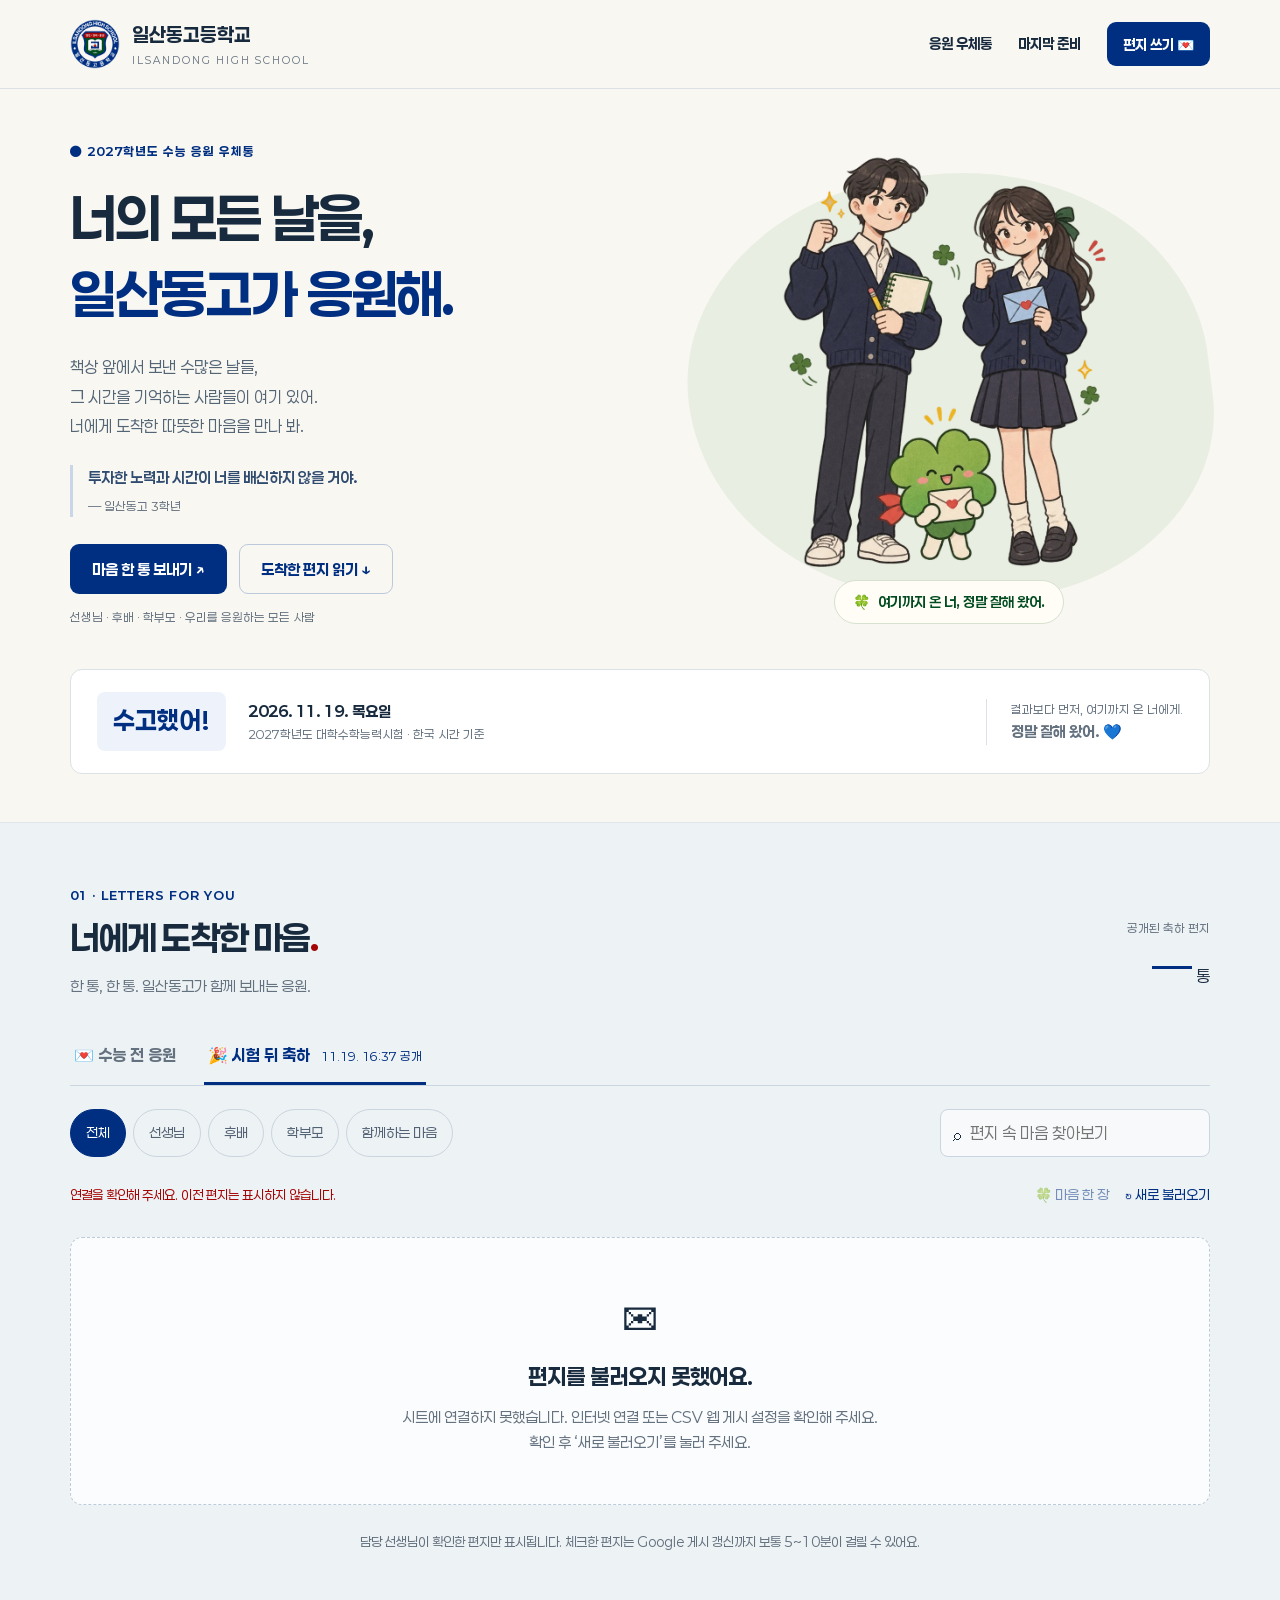
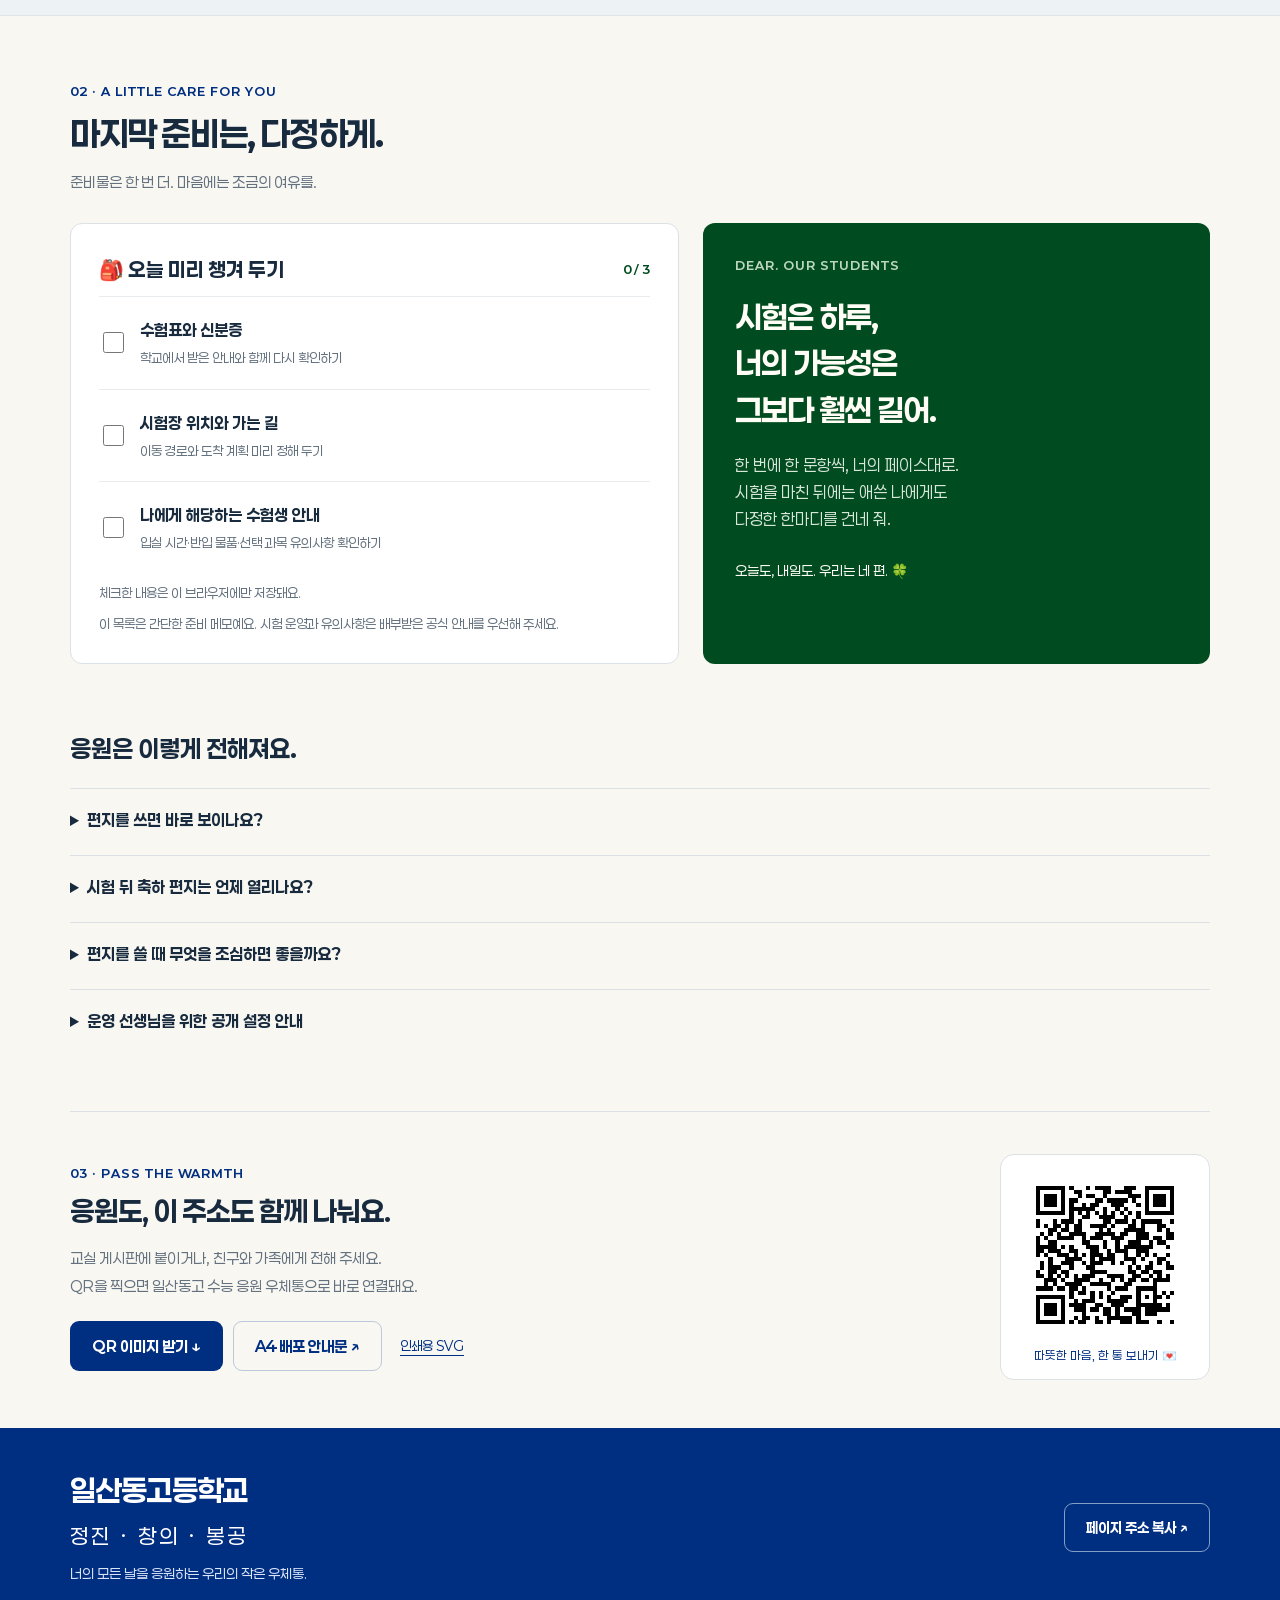
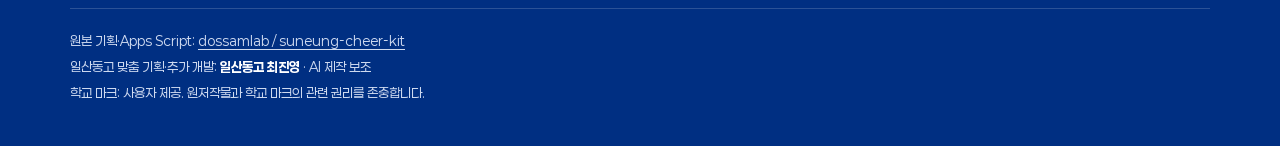
==== commit 362d3a33: "Improve Ilsandong cheer mailbox for mobile and restore school branding Add student illustration, rea" ====
--- a/index.html
+++ b/index.html
@@ -6,13 +6,22 @@
 <meta name="theme-color" content="#002f82">
 <meta name="description" content="일산동고등학교 수험생에게 보내는 따뜻한 마음, 수능 응원 우체통">
 <title>일산동고등학교 · 수능 응원 우체통</title>
+<link rel="canonical" href="https://lingus12.github.io/isdh_suneung2027/">
+<link rel="icon" href="./school-logo.png" type="image/png">
+<meta property="og:type" content="website">
+<meta property="og:title" content="일산동고등학교 · 수능 응원 우체통">
+<meta property="og:description" content="너의 모든 날을, 일산동고가 응원해. 선생님·후배·학부모의 따뜻한 편지를 만나 보세요.">
+<meta property="og:url" content="https://lingus12.github.io/isdh_suneung2027/">
+<meta property="og:image" content="https://lingus12.github.io/isdh_suneung2027/school-logo.png">
+<link rel="stylesheet" href="./assets/fonts.css">
+<link rel="preload" href="./assets/cheer-students.webp" as="image">
 
 <!--
 원본 기획·Google Apps Script: dossamlab / suneung-cheer-kit
 https://github.com/dossamlab/suneung-cheer-kit
 
-이 화면과 CSV 표시 코드는 사용자 요청에 따라 별도로 작성했습니다.
-AI 제작 보조.
+일산동고 맞춤 기획·추가 개발: 일산동고 최진영
+AI 제작 보조. 학교 맞춤 화면·모바일 경험·데이터 표시 기능을 개선했습니다.
 
 기존 window.SCHOOL 설정과 from,text,type,group CSV 형식을 사용합니다.
 Apps Script는 수정하지 않습니다.
@@ -913,7 +922,7 @@
 }
 
 @media (max-width: 850px) {
-  nav > a:not(.btn) { display: none; }
+  header nav > a:not(.btn) { display: none; }
   .hero { gap: 18px; }
   .hero h1 { font-size: 39px; }
   .art { height: 355px; }
@@ -985,6 +994,7 @@
   html { scroll-behavior: auto; }
 }
 </style>
+<link rel="stylesheet" href="./assets/site.css">
 </head>
 
 <body>
@@ -1054,31 +1064,12 @@
       </p>
     </div>
 
-    <div class="art" aria-hidden="true">
-      <div class="orbit"></div>
-
-      <div class="paper">
-        <small>TO. 우리의 빛나는 수험생에게 🍀</small>
-        <p>
-          네가 쌓아 온<br>
-          모든 순간을,<br>
-          <em>믿어.</em>
-        </p>
-      </div>
-
-      <div class="envelope">
-        <span class="seal">♡</span>
-        <span class="envelope-label">WITH LOVE, ILSANDONG</span>
-      </div>
-
-      <div class="sticker">
-        <small>오늘도, 내일도</small>
-        <strong>우린 네 편</strong>
-      </div>
-
-      <span class="spark">✧</span>
-      <span class="clover">🍀</span>
-    </div>
+    <figure class="hero-visual">
+      <div class="visual-halo" aria-hidden="true"></div>
+      <img src="./assets/cheer-students.webp" width="960" height="960"
+        alt="편지와 클로버를 들고 응원하는 고등학생 두 명과 클로버 친구" fetchpriority="high" decoding="async">
+      <figcaption><span aria-hidden="true">🍀</span> 여기까지 온 너, 정말 잘해 왔어.</figcaption>
+    </figure>
   </section>
 
   <div class="wrap ribbon">
@@ -1210,7 +1201,7 @@
 
       <p class="footnote">
         담당 선생님이 확인한 편지만 표시됩니다.
-        새 편지는 게시 반영에 시간이 걸릴 수 있어요.
+        체크한 편지는 Google 게시 갱신까지 보통 5~10분이 걸릴 수 있어요.
       </p>
     </div>
   </section>
@@ -1287,6 +1278,12 @@
     </div>
   </section>
 
+  <section class="wrap resources" id="resources" hidden aria-labelledby="resources-title">
+    <p class="eyebrow">FOR EXAM DAY</p>
+    <h2 id="resources-title">수험생 안내, 한눈에.</h2>
+    <p>학교에서 배부한 자료와 안내 영상을 확인해 주세요.</p>
+    <div class="resource-grid" id="resource-grid"></div>
+  </section>
   <section class="wrap faq" aria-labelledby="faq-title">
     <h2 id="faq-title">응원은 이렇게 전해져요.</h2>
 
@@ -1295,7 +1292,8 @@
       <p>
         구글 설문으로 보낸 편지는 담당 선생님이 확인합니다.
         응답 시트에서 ‘반영’에 체크한 편지만 공개용 데이터에 포함돼요.
-        아직 보이지 않는다면 검토 또는 게시 반영을 기다리고 있을 수 있습니다.
+        체크 후 Google 게시 갱신까지 보통 5~10분이 걸릴 수 있어요.
+        화면은 1분마다 자동으로 다시 확인합니다.
       </p>
     </details>
 
@@ -1331,17 +1329,36 @@
       </p>
     </details>
   </section>
+  <section class="wrap share-kit" id="share-kit" aria-labelledby="share-title">
+    <div>
+      <p class="eyebrow">03 · PASS THE WARMTH</p>
+      <h2 id="share-title">응원도, 이 주소도 함께 나눠요.</h2>
+      <p>교실 게시판에 붙이거나, 친구와 가족에게 전해 주세요.<br>QR을 찍으면 일산동고 수능 응원 우체통으로 바로 연결돼요.</p>
+      <div class="actions">
+        <a class="btn" href="./downloads/isdh-cheer-qr.png" download="일산동고_수능응원_QR.png">QR 이미지 받기 ↓</a>
+        <a class="btn light" href="./downloads/isdh-cheer-poster.html" target="_blank" rel="noopener">A4 배포 안내문 ↗</a>
+        <a class="qr-svg" href="./downloads/isdh-cheer-qr.svg" download="일산동고_수능응원_QR.svg">인쇄용 SVG</a>
+      </div>
+    </div>
+    <figure class="qr-card">
+      <img src="./downloads/isdh-cheer-qr.svg" width="172" height="172" loading="lazy" alt="일산동고 수능 응원 우체통 바로가기 QR 코드">
+      <figcaption>따뜻한 마음, 한 통 보내기 💌</figcaption>
+    </figure>
+  </section>
 </main>
+<nav class="mobile-nav" aria-label="휴대전화 빠른 메뉴">
+  <a href="#wall"><span aria-hidden="true">💌</span> 편지 읽기</a>
+  <a class="form-link mobile-write" target="_blank" rel="noopener noreferrer"><span aria-hidden="true">✏️</span> 응원 쓰기</a>
+  <a href="#prepare"><span aria-hidden="true">🎒</span> 마지막 준비</a>
+</nav>
 
 <footer>
   <div class="wrap">
     <div class="footer-top">
       <div>
         <strong data-school>일산동고등학교</strong>
-        <small>
-          정진 · 창의 · 봉공<br>
-          너의 모든 날을 응원하는 우리의 작은 우체통.
-        </small>
+        <p class="school-motto">정진 · 창의 · 봉공</p>
+        <small>너의 모든 날을 응원하는 우리의 작은 우체통.</small>
       </div>
 
       <button class="btn" type="button" id="share">
@@ -1356,7 +1373,7 @@
         target="_blank"
         rel="noopener noreferrer"
       >dossamlab / suneung-cheer-kit</a><br>
-      학교 맞춤 화면·데이터 표시 코드는 별도로 작성했습니다.
+      일산동고 맞춤 기획·추가 개발: <strong>일산동고 최진영</strong>
       · AI 제작 보조<br>
       학교 마크: 사용자 제공.
       원저작물과 학교 마크의 관련 권리를 존중합니다.
@@ -2030,6 +2047,37 @@
     });
   });
 
+  /* 담당자가 config.js에 지정한 안내 자료만 표시합니다. */
+  const resourceList = Array.isArray(cfg.resources) ? cfg.resources : [];
+  resourceList.forEach(item => {
+    if (!item || !item.url || !item.title) return;
+    let url;
+    try {
+      url = new URL(item.url, location.href);
+      if (!['https:', 'http:'].includes(url.protocol)) return;
+      if (url.protocol === 'http:' && url.origin !== location.origin) return;
+    } catch { return; }
+    const card = el('article', 'resource-card');
+    const title = el('h3', '', String(item.title));
+    card.append(title);
+    if (item.kind === 'video' && /\.(mp4|webm)(?:$|[?#])/i.test(url.href)) {
+      const video = document.createElement('video');
+      video.controls = true;
+      video.preload = 'none';
+      video.playsInline = true;
+      video.src = url.href;
+      video.setAttribute('aria-label', String(item.title));
+      card.append(video);
+    }
+    const link = el('a', 'btn light', item.kind === 'video' ? '안내 영상 열기 ↗' : '안내 자료 열기 ↗');
+    link.href = url.href;
+    link.target = '_blank';
+    link.rel = 'noopener noreferrer';
+    card.append(link);
+    $('#resource-grid').append(card);
+    $('#resources').hidden = false;
+  });
+
   /* 페이지 주소 복사 */
   $('#share').addEventListener('click', async () => {
     const url = new URL(location.href);
--- a/assets/fonts.css
+++ b/assets/fonts.css
@@ -0,0 +1,59 @@
+/*
+ * KoPubWorld is used only when already installed on the visitor's device.
+ * No KoPubWorld font files are redistributed or fetched by this stylesheet.
+ *
+ * Paperlogy source: https://github.com/Freesentation/paperlogy
+ * Pinned upstream commit: 8ef35f53b318c7ca914c52b1b382b9a8bad07a61
+ * Copyright 2024 The PAPERLOGY Authors (https://freesentation.blog/paperlogy)
+ * SIL Open Font License 1.1: fonts/OFL-Paperlogy.txt
+ */
+@font-face {
+  font-family: "KoPubWorld Local";
+  src: local("KoPubWorldDotum Medium"), local("KoPubWorldDotum-Medium"),
+       local("KoPubWorldDotum_Pro Medium"), local("KoPubWorldDotum_Pro-Medium"),
+       local("KoPubWorld돋움체 Medium"), local("KoPubWorld돋움체_Pro Medium");
+  font-style: normal;
+  font-weight: 400 500;
+  font-display: swap;
+}
+
+@font-face {
+  font-family: "KoPubWorld Local";
+  src: local("KoPubWorldDotum Bold"), local("KoPubWorldDotum-Bold"),
+       local("KoPubWorldDotum_Pro Bold"), local("KoPubWorldDotum_Pro-Bold"),
+       local("KoPubWorld돋움체 Bold"), local("KoPubWorld돋움체_Pro Bold");
+  font-style: normal;
+  font-weight: 600 900;
+  font-display: swap;
+}
+
+@font-face {
+  font-family: "Paperlogy";
+  src: url("fonts/Paperlogy-4Regular.woff2") format("woff2");
+  font-style: normal;
+  font-weight: 400;
+  font-display: swap;
+}
+
+@font-face {
+  font-family: "Paperlogy";
+  src: url("fonts/Paperlogy-6SemiBold.woff2") format("woff2");
+  font-style: normal;
+  font-weight: 600;
+  font-display: swap;
+}
+
+@font-face {
+  font-family: "Paperlogy";
+  src: url("fonts/Paperlogy-7Bold.woff2") format("woff2");
+  font-style: normal;
+  font-weight: 700 900;
+  font-display: swap;
+}
+
+:root {
+  --font-body: "KoPubWorld Local", "Paperlogy", -apple-system,
+    BlinkMacSystemFont, "Apple SD Gothic Neo", "Malgun Gothic", sans-serif;
+  --font-display: "Paperlogy", "KoPubWorld Local", -apple-system,
+    BlinkMacSystemFont, "Apple SD Gothic Neo", "Malgun Gothic", sans-serif;
+}
--- a/assets/site.css
+++ b/assets/site.css
@@ -0,0 +1,162 @@
+/* 일산동고 맞춤 화면·모바일 개선: 일산동고 최진영 · AI 제작 보조 */
+:root { --warm: #f0eee5; --soft-green: #e8efe6; }
+body { font-family: "KoPubWorld Local", "Paperlogy", "Apple SD Gothic Neo", "Malgun Gothic", sans-serif; }
+button, input { font-family: inherit; }
+html { scroll-padding-top: 24px; }
+.wrap { width: min(1140px, calc(100% - 48px)); }
+.brand img { flex-shrink: 0; }
+.brand small { font-size: 10px; }
+.brand strong { font-size: 19px; }
+.btn { font-size: 15px; min-height: 48px; }
+.btn.small { font-size: 14px; min-height: 44px; }
+nav { font-size: 14px; }
+header nav > a:not(.btn) { display: inline-flex; align-items: center; min-height: 44px; }
+.hero { grid-template-columns: 1.12fr 1fr; gap: 35px; padding: 52px 0 42px; }
+.hero h1 { font-size: clamp(38px, 4.2vw, 54px); line-height: 1.4; letter-spacing: -1.9px; margin: 20px 0; }
+.intro { color: #546576; font-size: 16px; line-height: 1.85; }
+.eyebrow { font-size: 12px; letter-spacing: 1px; }
+.school-message p { font-size: 15px; }
+.school-message small, .micro { font-size: 12px; }
+.hero-visual { position: relative; isolation: isolate; margin: 0; padding: 10px 10px 0; text-align: center; min-width: 0; }
+.hero-visual img { display: block; position: relative; width: 100%; height: auto; max-height: 420px; object-fit: contain; }
+.visual-halo { position: absolute; z-index: -1; inset: 30px 0 20px; border-radius: 48% 52% 43% 57%; background: #e9eee2; transform: rotate(-7deg); }
+.hero-visual figcaption { display: inline-flex; align-items: center; gap: 8px; margin-top: 6px; border: 1px solid #d7e1d0; border-radius: 30px; background: #fffdf6; padding: 9px 18px; color: var(--green); font-weight: 600; font-size: 14px; }
+.ribbon { margin-bottom: 48px; }
+.ribbon strong { font-size: 15px; }
+.ribbon small { font-size: 12px; }
+.wall { background: #edf2f4; }
+.section-head p:not(.eyebrow) { font-size: 15px; }
+.count small { font-size: 12px; }
+.tabs { gap: 24px; }
+.tab { min-height: 54px; font-size: 16px; }
+.tab small { font-size: 12px; }
+.filter { font-size: 14px; padding: 9px 15px; min-height: 44px; }
+.search { min-height: 48px; width: 270px; }
+.search input { font-size: 16px; line-height: 1.5; }
+.status, .footnote { font-size: 13px; }
+.tools { gap: 16px; }
+.text-btn, .card-bottom button { font-size: 14px; min-height: 44px; padding: 8px 0; }
+.card { border-radius: 16px; padding: 24px; background: #fffdf8; box-shadow: 0 4px 14px #002f8205; }
+.card-text { font-size: 16px; line-height: 1.9; }
+.card-from { font-size: 13px; }
+.badge { font-size: 12px; }
+.number { font-size: 11px; color: #69788a; }
+.empty p { font-size: 15px; }
+.check-title h3 { font-size: 20px; }
+.check-row strong { font-size: 16px; }
+.check-row small, .check-note { font-size: 13px; }
+.check-row { min-height: 68px; }
+.care p:not(.eyebrow) { font-size: 16px; }
+.care small { font-size: 14px; }
+.faq summary { font-size: 16px; min-height: 32px; }
+.faq details p { font-size: 15px; }
+.share-kit { display: grid; grid-template-columns: 1fr auto; align-items: center; gap: 40px; border-top: 1px solid var(--line); padding-top: 42px; padding-bottom: 48px; }
+.share-kit h2 { font-size: 28px; line-height: 1.5; letter-spacing: -1px; margin: 8px 0 12px; }
+.share-kit p:not(.eyebrow) { color: var(--muted); font-size: 15px; line-height: 1.85; }
+.share-kit .actions { align-items: center; margin-top: 20px; gap: 10px; }
+.qr-svg { display: inline-flex; min-height: 44px; align-items: center; font-size: 13px; color: var(--blue); text-underline-offset: 4px; padding: 0 8px; }
+.qr-card { margin: 0; text-align: center; background: white; padding: 14px 18px; border: 1px solid var(--line); border-radius: 14px; }
+.qr-card img { display: block; width: 172px; height: 172px; margin: auto; }
+.qr-card figcaption { font-size: 12px; color: var(--blue); margin-top: 4px; }
+footer { padding: 40px 0; }
+.footer-top strong { font-size: 30px; line-height: 1.5; letter-spacing: -.6px; }
+.school-motto { font-size: 21px; color: #fff; letter-spacing: 3px; margin: 5px 0 8px; }
+.footer-top small { font-size: 14px; }
+footer .btn { font-size: 14px; }
+.credits { font-size: 13px; line-height: 2; }
+.credits strong { color: white; font-weight: 700; }
+.mobile-nav { display: none; }
+.toast { bottom: 24px; }
+@media (max-width: 1000px) {
+  .toolbar { flex-wrap: wrap; }
+  .search { width: 100%; }
+}
+@media (max-width: 850px) {
+  header nav > a:not(.btn) { display: none; }
+  .hero { gap: 20px; }
+  .hero h1 { font-size: 40px; }
+  .hero-visual img { max-height: 350px; }
+  .hero-visual figcaption { font-size: 12px; padding: 8px 12px; }
+  .share-kit { gap: 22px; }
+  .share-kit h2 { font-size: 25px; }
+}
+@media (max-width: 600px) {
+  body { padding-bottom: calc(74px + env(safe-area-inset-bottom, 0px)); }
+  .wrap { width: calc(100% - 36px); }
+  .header-inner { min-height: 76px; gap: 10px; }
+  .brand { gap: 9px; min-width: 0; }
+  .brand img, .logo-fallback { width: 45px; height: 45px; }
+  .brand strong { font-size: 17px; letter-spacing: -.5px; }
+  .brand small { font-size: 8px; letter-spacing: .7px; }
+  nav .btn { font-size: 13px; padding: 9px 12px; min-height: 44px; white-space: nowrap; }
+  .hero { grid-template-columns: minmax(0,1fr); padding: 28px 0 24px; gap: 18px; min-height: auto; }
+  .eyebrow { font-size: 11px; letter-spacing: .6px; }
+  .hero h1 { font-size: clamp(29px, 8.5vw, 40px); letter-spacing: -1.2px; margin: 14px 0; }
+  .intro { font-size: 15px; line-height: 1.8; }
+  .school-message { margin-top: 17px; padding-left: 12px; }
+  .school-message p { font-size: 14px; }
+  .school-message small { font-size: 12px; }
+  .actions { margin-top: 20px; gap: 9px; }
+  .actions .btn { font-size: 14px; padding: 12px 14px; }
+  .micro { font-size: 11px; line-height: 1.7; margin-top: 10px; }
+  .hero-visual { padding: 0; width: 260px; max-width: 100%; justify-self: center; }
+  .hero-visual img { max-height: 225px; }
+  .visual-halo { inset: 14px 8px 22px; }
+  .hero-visual figcaption { font-size: 12px; margin-top: 5px; padding: 6px 12px; }
+  .ribbon { gap: 12px; padding: 16px; margin-bottom: 28px; border-radius: 14px; }
+  .dday { font-size: 22px; padding: 8px 12px; }
+  .ribbon strong { font-size: 13px; }
+  .ribbon small { font-size: 11px; line-height: 1.65; margin-top: 2px; }
+  .wall { padding: 34px 0; }
+  .section-head { align-items: center; gap: 10px; }
+  .section-head h2 { font-size: 28px; }
+  .section-head p:not(.eyebrow) { font-size: 14px; }
+  .count { white-space: normal; min-width: 56px; flex-shrink: 0; }
+  .count small { font-size: 11px; }
+  .count strong { font-size: 30px; }
+  .tabs { gap: 12px; }
+  .tab { flex: 1; min-width: 0; font-size: 14px; padding: 12px 0; }
+  .tab small { display: block; margin-left: 0; font-size: 11px; line-height: 1.6; }
+  .toolbar { margin-top: 18px; gap: 12px; }
+  .filters { gap: 7px; }
+  .filter { font-size: 13px; padding: 9px 13px; }
+  .subbar { gap: 5px; }
+  .status { font-size: 12px; }
+  .tools { gap: 22px; }
+  .card { min-height: 220px; padding: 22px; }
+  .card-text { font-size: 16px; }
+  .footnote { text-align: left; font-size: 12px; line-height: 1.8; }
+  .check-panel, .care { padding: 22px; border-radius: 15px; }
+  .check-title h3 { font-size: 19px; }
+  .check-row small, .check-note { font-size: 13px; line-height: 1.7; }
+  .care h3 { font-size: 29px; }
+  .faq h2 { font-size: 23px; }
+  .faq summary { line-height: 1.65; }
+  .share-kit { grid-template-columns: minmax(0,1fr); padding-top: 30px; padding-bottom: 34px; gap: 22px; }
+  .share-kit h2 { font-size: 26px; }
+  .share-kit p:not(.eyebrow) { font-size: 14px; }
+  .qr-card { justify-self: center; padding: 12px 20px; }
+  .qr-card img { width: 160px; height: 160px; }
+  .footer-top { flex-direction: column; gap: 20px; align-items: flex-start; }
+  .footer-top strong { font-size: 28px; }
+  .school-motto { font-size: 20px; letter-spacing: 3px; }
+  .footer-top small { font-size: 13px; }
+  .credits { font-size: 12px; line-height: 2; }
+  .mobile-nav { position: fixed; display: grid; grid-template-columns: repeat(3,minmax(0,1fr)); gap: 8px; z-index: 15; bottom: 0; left: 0; right: 0; background: #fffdf8f5; border-top: 1px solid #ccd6df; padding: 9px 12px calc(9px + env(safe-area-inset-bottom,0px)); box-shadow: 0 -3px 15px #002f8209; }
+  .mobile-nav a { min-width: 0; min-height: 46px; display: flex; align-items: center; justify-content: center; gap: 5px; font-size: 13px; font-weight: 600; text-decoration: none; color: var(--blue); border-radius: 10px; }
+  .mobile-nav .mobile-write { background: var(--blue); color: white; }
+  .toast { bottom: calc(85px + env(safe-area-inset-bottom,0px)); }
+}
+@media (max-width: 359px) {
+  .wrap { width: calc(100% - 28px); }
+  .brand strong { font-size: 15px; }
+  .brand img, .logo-fallback { width: 39px; height: 39px; }
+  .brand small { font-size: 7px; }
+  nav .btn { padding-inline: 10px; font-size: 12px; }
+  .hero h1 { font-size: 29px; }
+  .actions .btn { padding: 12px 11px; font-size: 13px; }
+  .mobile-nav { gap: 4px; padding-inline: 8px; }
+  .mobile-nav a { font-size: 12px; gap: 3px; }
+}
+
+.resources{padding:0 0 48px}.resources h2{font-size:28px;margin:8px 0 12px}.resources>p:not(.eyebrow){color:var(--muted)}.resource-grid{display:grid;grid-template-columns:repeat(2,minmax(0,1fr));gap:20px;margin-top:24px}.resource-card{padding:24px;border:1px solid var(--line);border-radius:14px;background:white}.resource-card h3{font-size:19px;margin-bottom:16px}.resource-card video{display:block;width:100%;aspect-ratio:16/9;background:#182a3d;margin-bottom:16px;border-radius:8px}@media(max-width:600px){.resource-grid{grid-template-columns:1fr}}
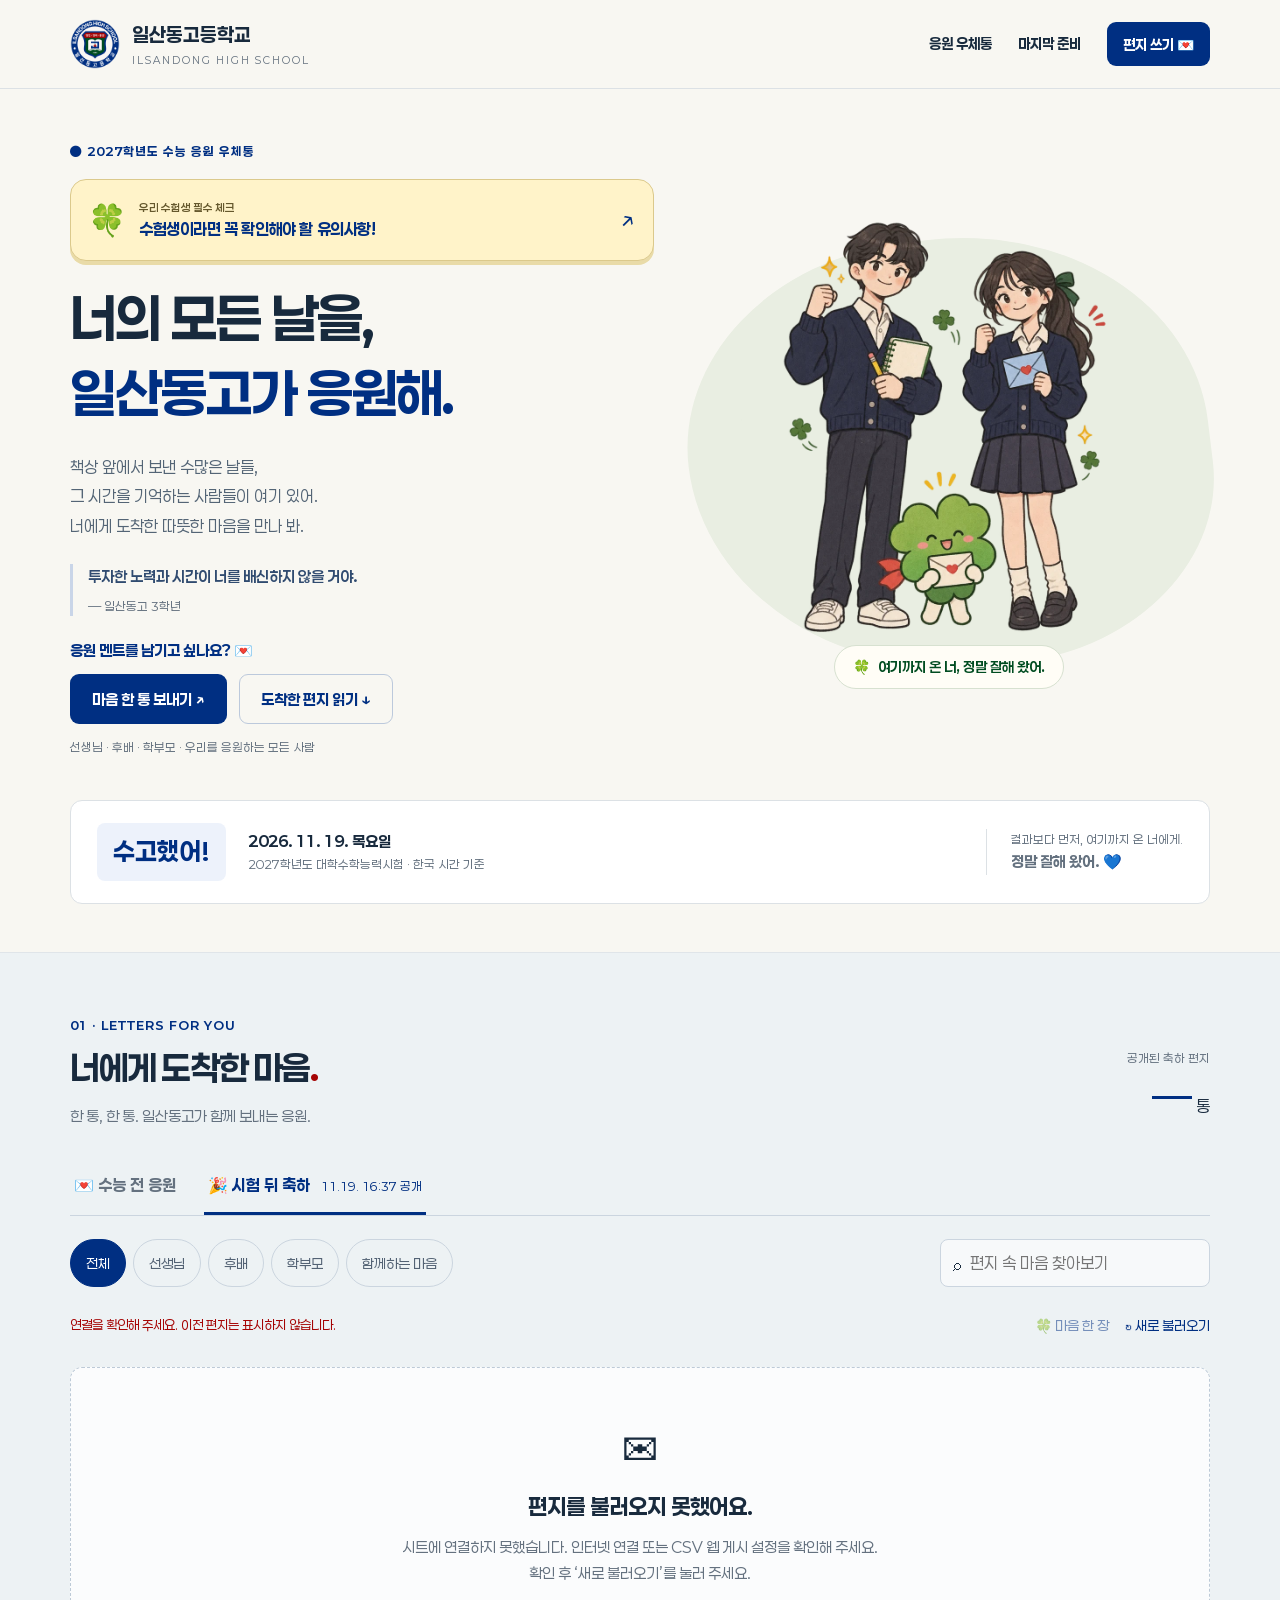
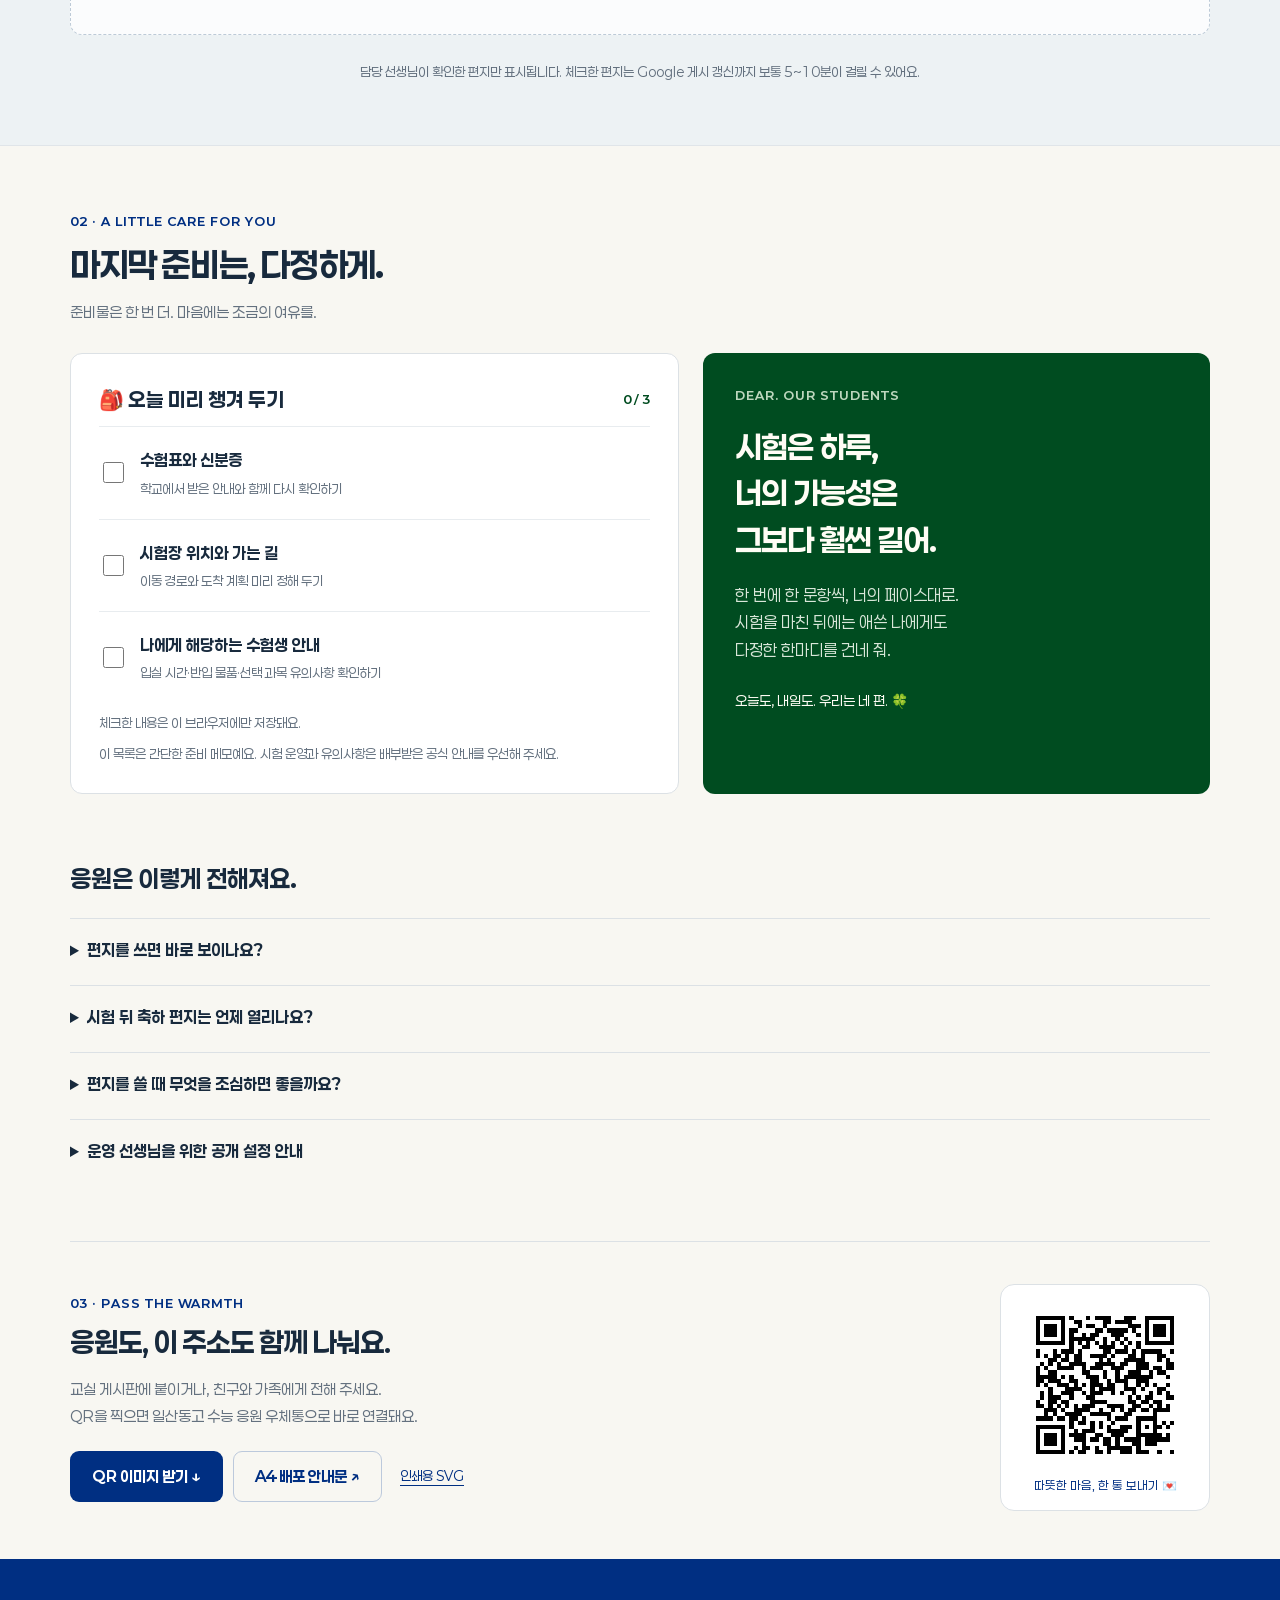
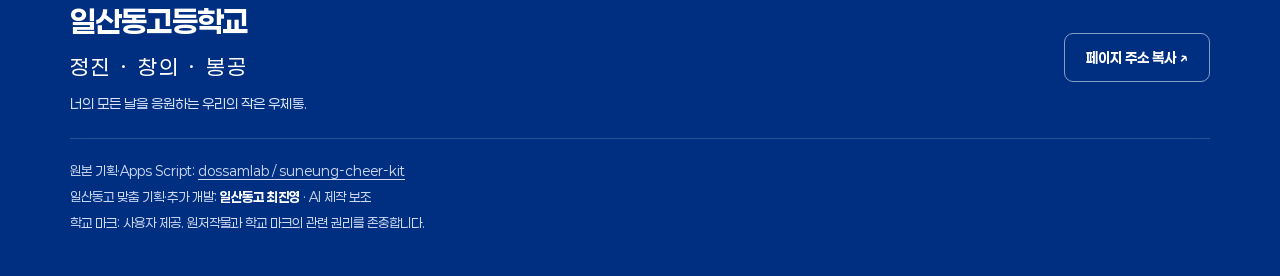
==== commit 8b26478e: "Add student exam precautions and official video Link the homepage to a dedicated student guide with " ====
--- a/index.html
+++ b/index.html
@@ -1033,6 +1033,11 @@
   <section class="wrap hero" aria-labelledby="hero-title">
     <div>
       <p class="eyebrow">● 2027학년도 수능 응원 우체통</p>
+      <a class="student-notice" href="./exam-guide.html">
+        <span class="notice-icon" aria-hidden="true">🍀</span>
+        <span><small>우리 수험생 필수 체크</small><strong>수험생이라면 꼭 확인해야 할 유의사항!</strong></span>
+        <span class="notice-arrow" aria-hidden="true">↗</span>
+      </a>
 
       <h1 id="hero-title">
         너의 모든 날을,<br>
@@ -1050,6 +1055,7 @@
         <small id="school-sign"></small>
       </div>
 
+      <p class="cheer-invite">응원 멘트를 남기고 싶나요? 💌</p>
       <div class="actions">
         <a
           class="btn form-link"
--- a/assets/site.css
+++ b/assets/site.css
@@ -160,3 +160,5 @@
 }
 
 .resources{padding:0 0 48px}.resources h2{font-size:28px;margin:8px 0 12px}.resources>p:not(.eyebrow){color:var(--muted)}.resource-grid{display:grid;grid-template-columns:repeat(2,minmax(0,1fr));gap:20px;margin-top:24px}.resource-card{padding:24px;border:1px solid var(--line);border-radius:14px;background:white}.resource-card h3{font-size:19px;margin-bottom:16px}.resource-card video{display:block;width:100%;aspect-ratio:16/9;background:#182a3d;margin-bottom:16px;border-radius:8px}@media(max-width:600px){.resource-grid{grid-template-columns:1fr}}
+
+.student-notice{display:flex;align-items:center;gap:12px;margin-top:18px;padding:15px 17px;border:1px solid #dbc98c;border-radius:16px;background:#fff3c9;color:#002f82;text-decoration:none;box-shadow:0 4px 0 #e9dba8;line-height:1.6}.student-notice:hover{background:#ffedb0;transform:translateY(-1px)}.notice-icon{font-size:31px;flex-shrink:0}.student-notice small{display:block;font-size:11px;color:#65582d;font-weight:600}.student-notice strong{display:block;font-size:16px;letter-spacing:-.4px}.notice-arrow{margin-left:auto;font-size:25px;flex-shrink:0}.cheer-invite{margin-top:22px;font-size:15px;color:#002f82;font-weight:700}.hero .actions{margin-top:10px}@media(max-width:600px){.student-notice{padding:12px 13px;gap:10px;margin-top:15px}.student-notice strong{font-size:15px}.student-notice small{font-size:11px}.notice-icon{font-size:27px}.notice-arrow{font-size:21px}.cheer-invite{font-size:14px;margin-top:18px}}
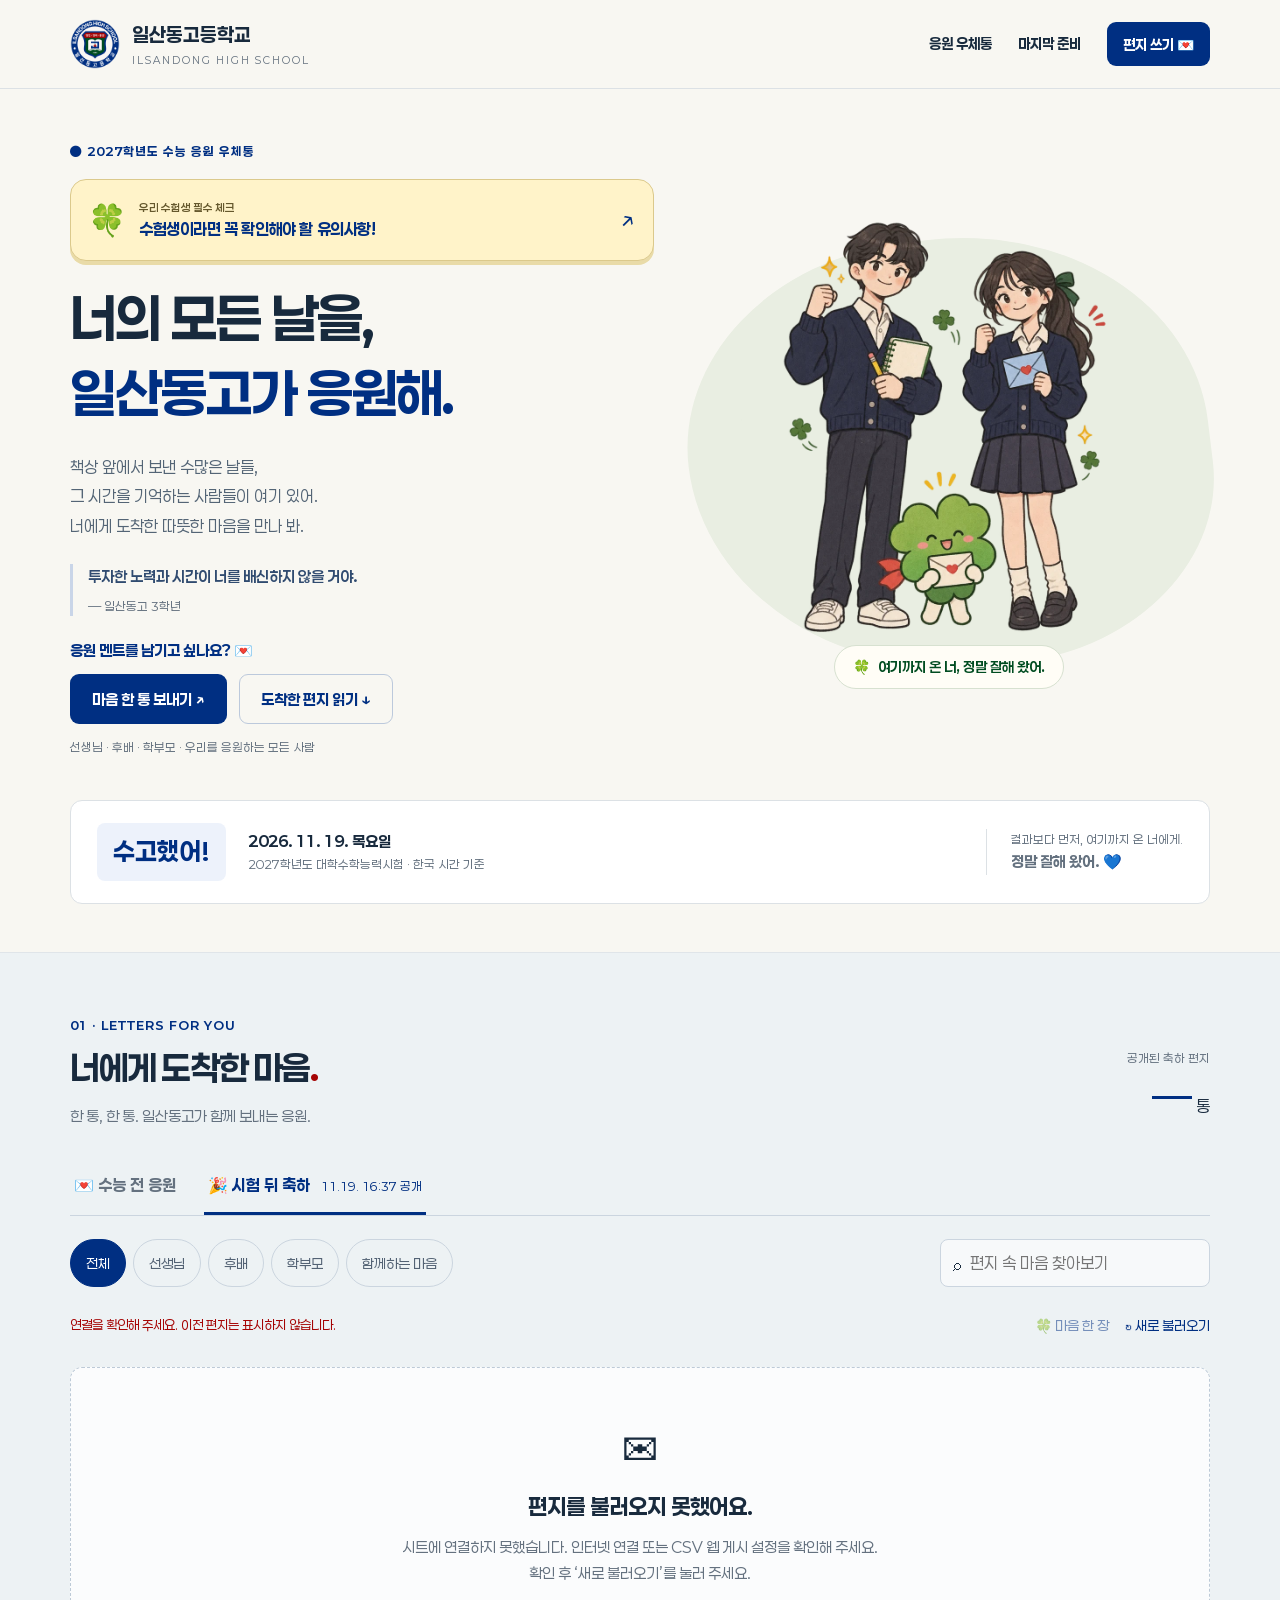
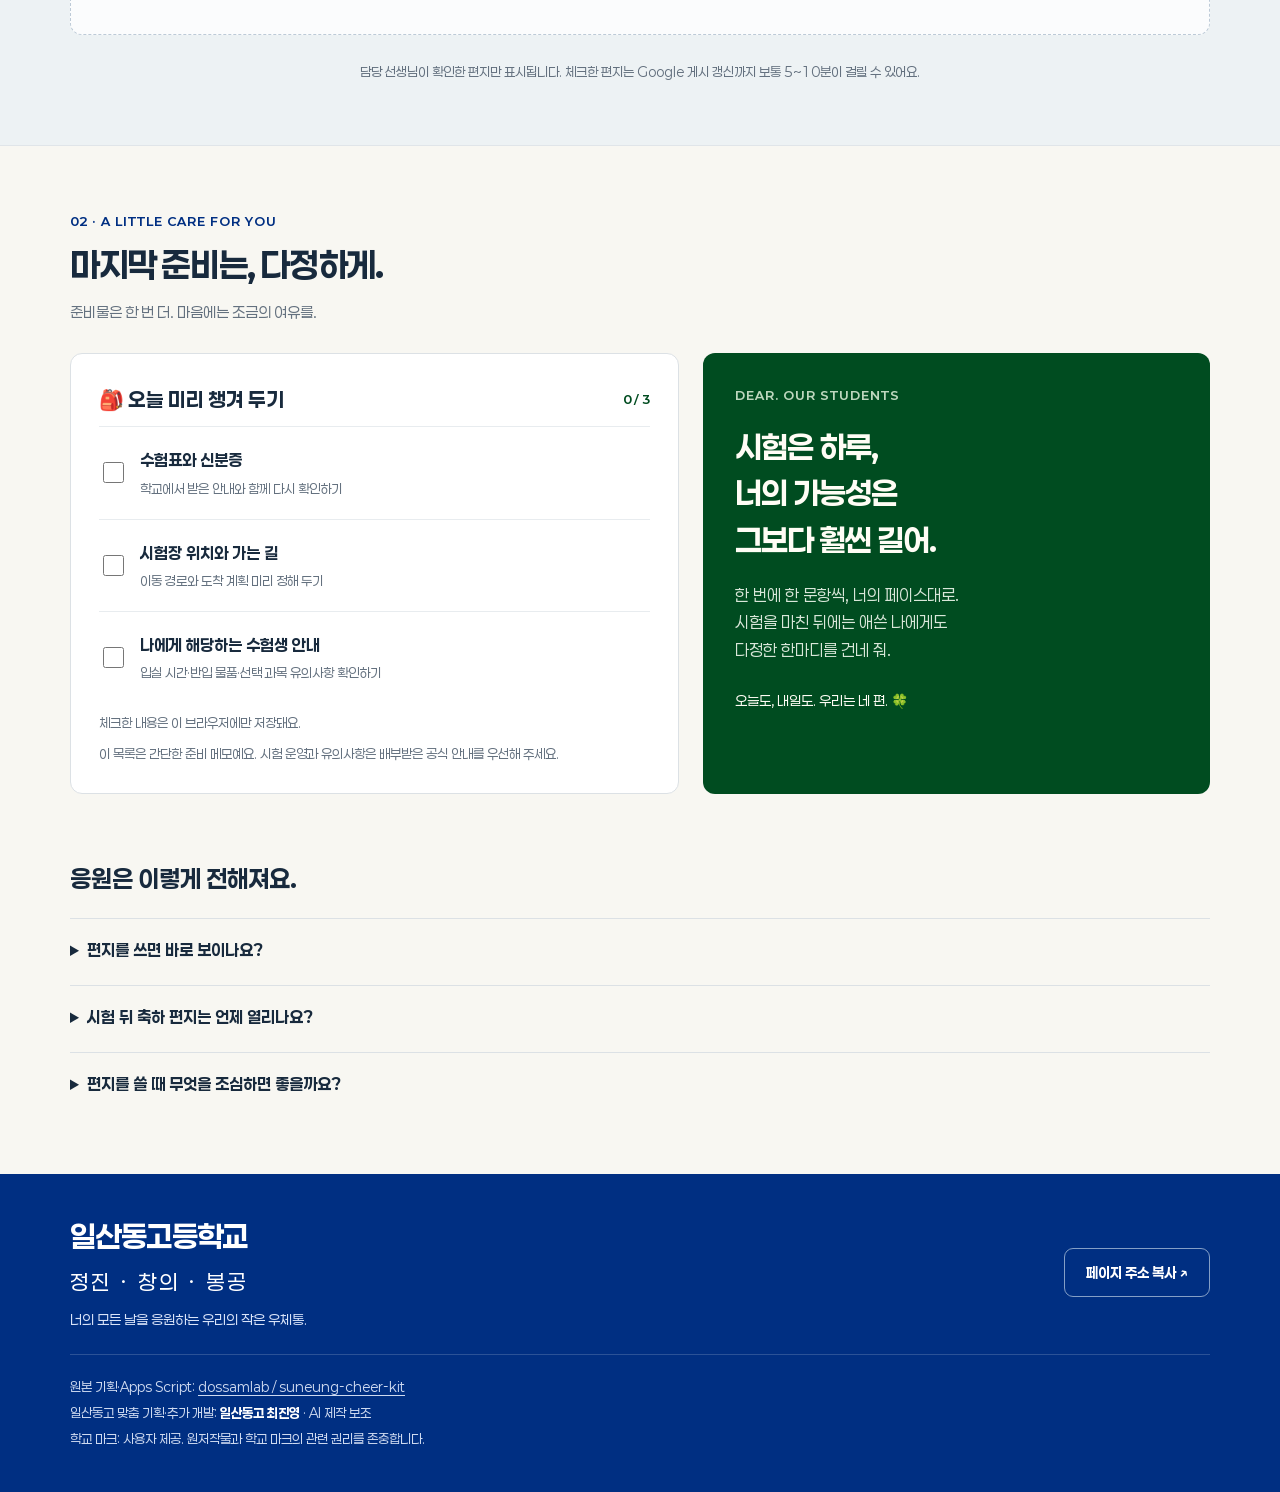
==== commit 40a73b68: "Remove operator-only content from public pages Remove the operator publishing FAQ and sharing/QR sec" ====
--- a/index.html
+++ b/index.html
@@ -1323,34 +1323,9 @@
       </p>
     </details>
 
-    <details>
-      <summary>운영 선생님을 위한 공개 설정 안내</summary>
-      <p>
-        이 페이지는 ‘공개용’ 탭의 CSV만 읽으며 시트에 쓰지 않습니다.
-        CSV에 포함된 내용은 공개된 데이터입니다.
-        축하 편지의 시간 잠금은 화면 표시 기능이지 접근 제한이 아닙니다.
-        공개 전 비밀을 유지해야 하는 축하 편지는 공개 시각까지
-        ‘반영’을 체크하지 마세요.
-        원본 응답 시트 전체를 웹에 게시하지 않도록 주의해 주세요.
-      </p>
-    </details>
+    
   </section>
-  <section class="wrap share-kit" id="share-kit" aria-labelledby="share-title">
-    <div>
-      <p class="eyebrow">03 · PASS THE WARMTH</p>
-      <h2 id="share-title">응원도, 이 주소도 함께 나눠요.</h2>
-      <p>교실 게시판에 붙이거나, 친구와 가족에게 전해 주세요.<br>QR을 찍으면 일산동고 수능 응원 우체통으로 바로 연결돼요.</p>
-      <div class="actions">
-        <a class="btn" href="./downloads/isdh-cheer-qr.png" download="일산동고_수능응원_QR.png">QR 이미지 받기 ↓</a>
-        <a class="btn light" href="./downloads/isdh-cheer-poster.html" target="_blank" rel="noopener">A4 배포 안내문 ↗</a>
-        <a class="qr-svg" href="./downloads/isdh-cheer-qr.svg" download="일산동고_수능응원_QR.svg">인쇄용 SVG</a>
-      </div>
-    </div>
-    <figure class="qr-card">
-      <img src="./downloads/isdh-cheer-qr.svg" width="172" height="172" loading="lazy" alt="일산동고 수능 응원 우체통 바로가기 QR 코드">
-      <figcaption>따뜻한 마음, 한 통 보내기 💌</figcaption>
-    </figure>
-  </section>
+  
 </main>
 <nav class="mobile-nav" aria-label="휴대전화 빠른 메뉴">
   <a href="#wall"><span aria-hidden="true">💌</span> 편지 읽기</a>
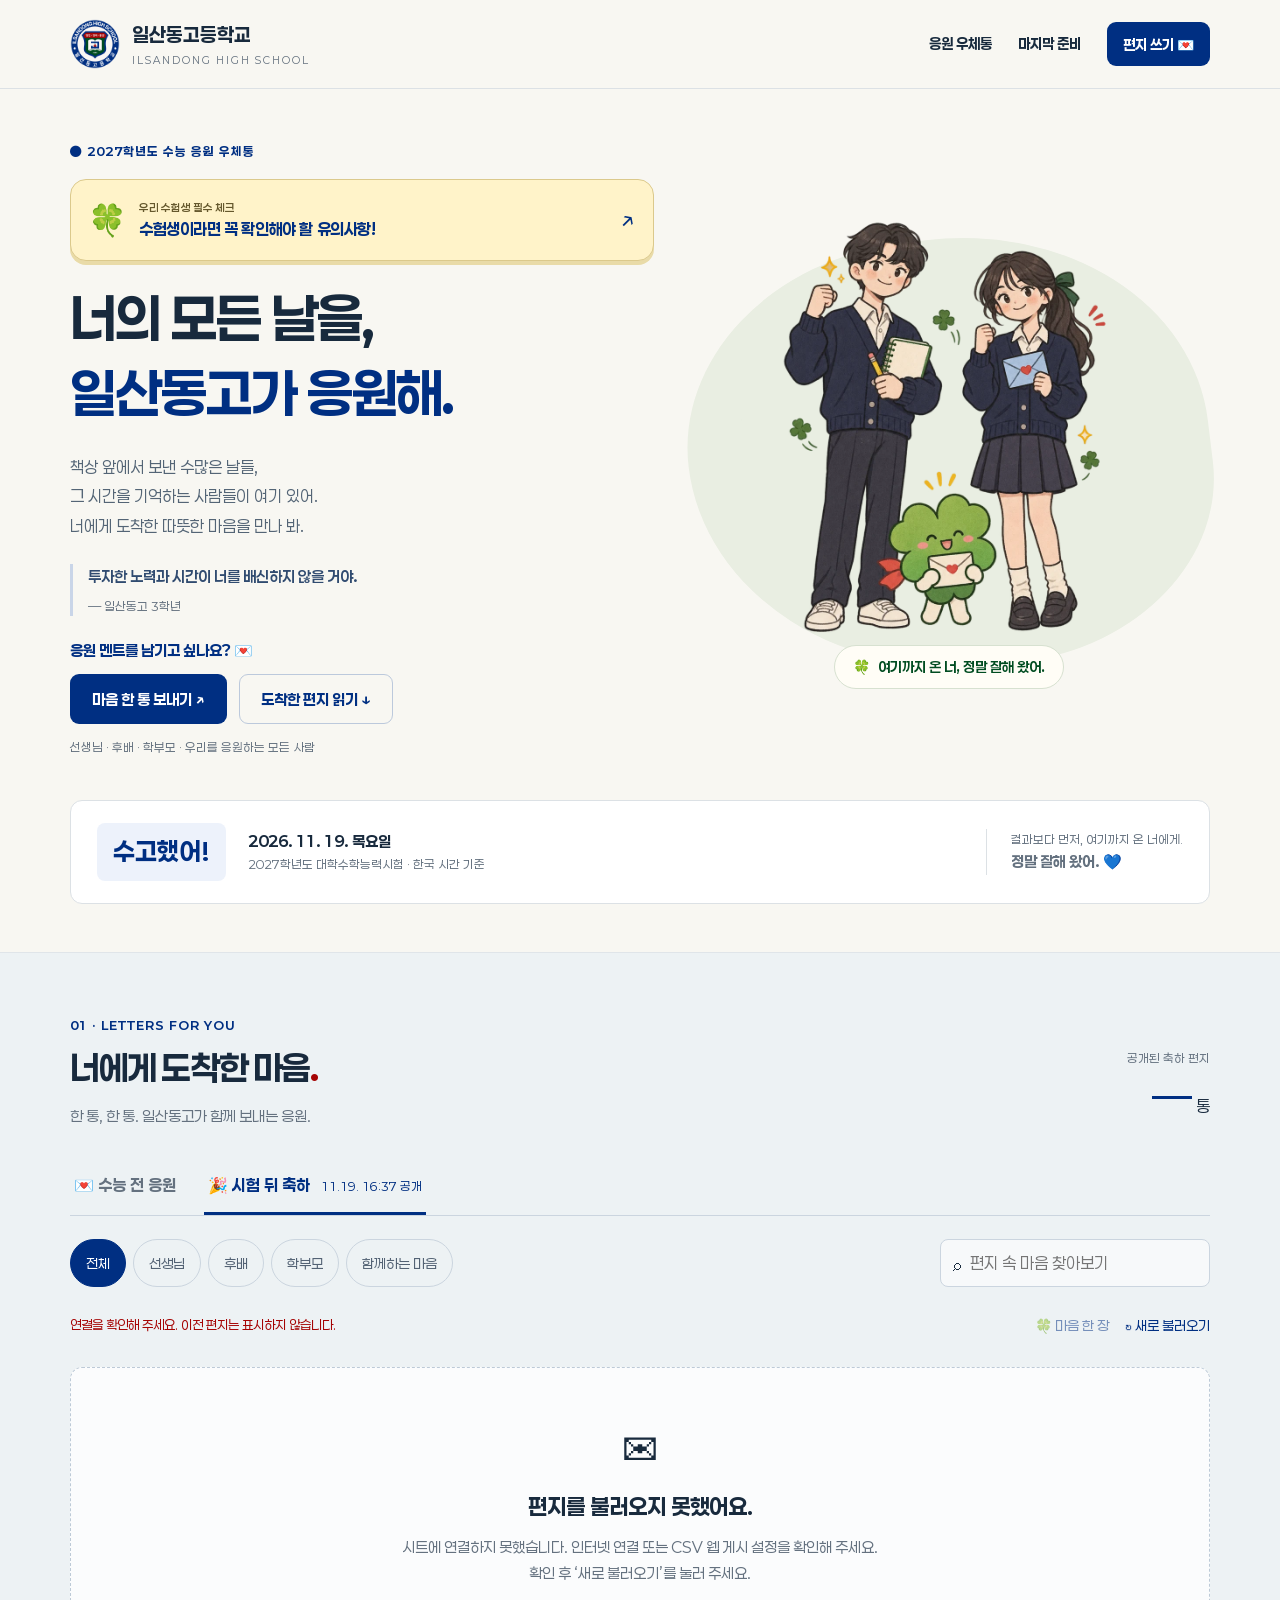
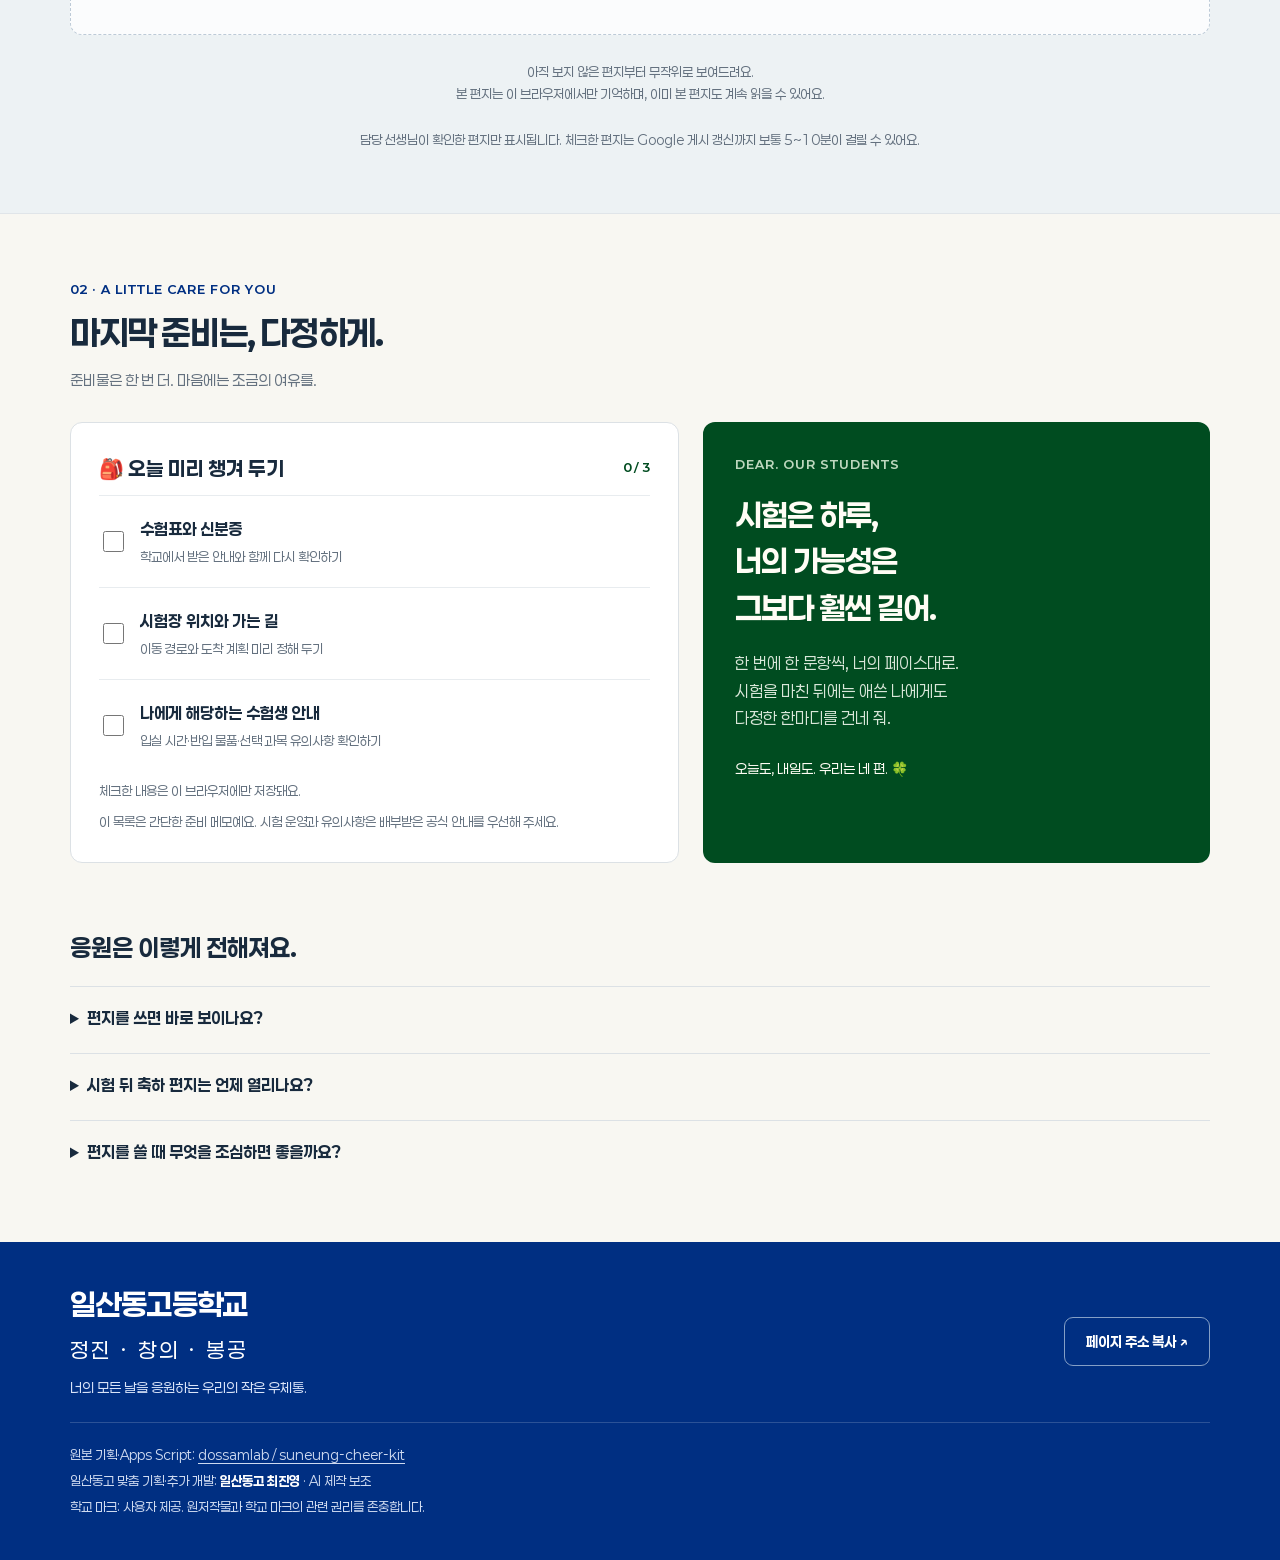
==== commit 4b199362: "Prioritize unseen cheer letters and shuffle on refresh Remember visible letters in the current brows" ====
--- a/index.html
+++ b/index.html
@@ -1206,6 +1206,10 @@
       </div>
 
       <p class="footnote">
+        아직 보지 않은 편지부터 무작위로 보여드려요.<br>
+        본 편지는 이 브라우저에서만 기억하며, 이미 본 편지도 계속 읽을 수 있어요.
+      </p>
+      <p class="footnote">
         담당 선생님이 확인한 편지만 표시됩니다.
         체크한 편지는 Google 게시 갱신까지 보통 5~10분이 걸릴 수 있어요.
       </p>
@@ -1478,6 +1482,160 @@
 
   const sheet = safeURL(cfg.sheet, 'sheet');
   const form = safeURL(cfg.form, 'form');
+
+  /* 노출 기록은 원문 대신 지문만 현재 브라우저에 저장합니다. */
+  function fingerprint(value) {
+    let a = 0xdeadbeef, b = 0x41c6ce57;
+    for (let i = 0; i < value.length; i++) {
+      const code = value.charCodeAt(i);
+      a = Math.imul(a ^ code, 2654435761);
+      b = Math.imul(b ^ code, 1597334677);
+    }
+    a = Math.imul(a ^ (a >>> 16), 2246822507) ^
+        Math.imul(b ^ (b >>> 13), 3266489909);
+    b = Math.imul(b ^ (b >>> 16), 2246822507) ^
+        Math.imul(a ^ (a >>> 13), 3266489909);
+    return (a >>> 0).toString(36) + '-' + (b >>> 0).toString(36);
+  }
+
+  function letterId(row) {
+    return fingerprint(JSON.stringify(
+      [row.type, row.group, row.from, row.text].map(value =>
+        value.replace(/\r\n?/g, '\n')
+      )
+    ));
+  }
+
+  const HISTORY_KEY = 'isdh2027-seen-v1-' + fingerprint(sheet);
+  const seenIds = new Set();
+  const expandedIds = new Set();
+  try {
+    const saved = JSON.parse(localStorage.getItem(HISTORY_KEY) || '[]');
+    if (Array.isArray(saved)) {
+      saved.slice(-5000).forEach(id => {
+        if (typeof id === 'string' && /^[a-z0-9]+-[a-z0-9]+$/.test(id)) {
+          seenIds.add(id);
+        }
+      });
+    }
+  } catch { /* 저장이 제한된 환경에서는 현재 방문 동안만 기억합니다. */ }
+
+  function markSeen(id) {
+    if (seenIds.has(id)) return;
+    seenIds.add(id);
+    while (seenIds.size > 5000) seenIds.delete(seenIds.values().next().value);
+    try {
+      localStorage.setItem(HISTORY_KEY, JSON.stringify([...seenIds]));
+    } catch { /* 편지 열람은 저장 성공 여부와 관계없이 계속합니다. */ }
+  }
+
+  function shuffle(rows) {
+    const result = rows.slice();
+    for (let i = result.length - 1; i > 0; i--) {
+      const j = Math.floor(Math.random() * (i + 1));
+      [result[i], result[j]] = [result[j], result[i]];
+    }
+    return result;
+  }
+
+  function arrangeRows(rows, reshuffle) {
+    const keyed = rows.map(row => ({ ...row, id: letterId(row) }));
+    if (reshuffle) {
+      return {
+        rows: shuffle(keyed.filter(row => !seenIds.has(row.id))).concat(
+          shuffle(keyed.filter(row => seenIds.has(row.id)))
+        ),
+        added: keyed.length
+      };
+    }
+    // 자동 확인에서는 기존 순서를 유지하고 승인 해제된 편지는 제거합니다.
+    const buckets = new Map();
+    keyed.forEach(row => {
+      if (!buckets.has(row.id)) buckets.set(row.id, []);
+      buckets.get(row.id).push(row);
+    });
+    const kept = [];
+    state.rows.forEach(row => {
+      const bucket = buckets.get(row.id);
+      if (bucket && bucket.length) kept.push(bucket.shift());
+    });
+    const added = shuffle([...buckets.values()].flat());
+    return { rows: added.concat(kept), added: added.length };
+  }
+
+  let cardObserver;
+  const exposure = new Map();
+
+  function stopWatchingCards() {
+    if (cardObserver) cardObserver.disconnect();
+    exposure.forEach(item => clearTimeout(item.timer));
+    exposure.clear();
+  }
+
+  function watchCards() {
+    stopWatchingCards();
+    if (document.hidden || !('IntersectionObserver' in window)) return;
+    const inset = Math.ceil($('.mobile-nav')?.getBoundingClientRect().height || 0);
+    cardObserver = new IntersectionObserver(entries => {
+      entries.forEach(entry => {
+        const card = entry.target;
+        const id = card.dataset.letterId;
+        const item = exposure.get(card) || { ratio: 0, timer: null };
+        item.ratio = entry.intersectionRatio;
+        exposure.set(card, item);
+        if (!entry.isIntersecting || item.ratio < 0.5 || document.hidden) {
+          clearTimeout(item.timer);
+          item.timer = null;
+          return;
+        }
+        if (seenIds.has(id)) {
+          cardObserver.unobserve(card);
+          return;
+        }
+        if (item.timer !== null) return;
+        item.timer = setTimeout(() => {
+          item.timer = null;
+          if (!document.hidden && card.isConnected && item.ratio >= 0.5) {
+            markSeen(id);
+            cardObserver.unobserve(card);
+          }
+        }, 1000);
+      });
+    }, { threshold: [0, 0.5], rootMargin: '0px 0px -' + inset + 'px 0px' });
+    $$('#letters .card').forEach(card => {
+      if (!seenIds.has(card.dataset.letterId)) cardObserver.observe(card);
+    });
+  }
+
+  function readingAnchor() {
+    const bottom = window.innerHeight -
+      ($('.mobile-nav')?.getBoundingClientRect().height || 0);
+    const cards = $$('#letters .card');
+    const index = cards.findIndex(node => {
+      const box = node.getBoundingClientRect();
+      return box.bottom > 0 && box.top < bottom;
+    });
+    const card = cards[index];
+    return card ? {
+      id: card.dataset.letterId,
+      occurrence: cards.slice(0, index).filter(node =>
+        node.dataset.letterId === card.dataset.letterId
+      ).length,
+      top: card.getBoundingClientRect().top
+    } : null;
+  }
+
+  function restoreAnchor(anchor) {
+    if (!anchor) return;
+    const card = $$('#letters .card').filter(node =>
+      node.dataset.letterId === anchor.id
+    )[anchor.occurrence];
+    if (card) {
+      const difference = card.getBoundingClientRect().top - anchor.top;
+      if (difference) window.scrollBy({ top: difference, behavior: 'instant' });
+    }
+  }
+
 
   let toastTimer;
 
@@ -1665,7 +1823,9 @@
   }
 
   function makeCard(row, index) {
-    const card = el('article', 'card ' + row.group);
+    const expanded = expandedIds.has(row.id);
+    const card = el('article', 'card ' + row.group + (expanded ? ' expanded' : ''));
+    card.dataset.letterId = row.id;
     const top = el('div', 'card-top');
 
     top.append(
@@ -1681,10 +1841,10 @@
     body.id = 'letter-body-' + index;
 
     const bottom = el('div', 'card-bottom');
-    const button = el('button', 'text-btn', '편지 펼치기 ↗');
+    const button = el('button', 'text-btn', expanded ? '접기 ↑' : '편지 펼치기 ↗');
 
     button.type = 'button';
-    button.setAttribute('aria-expanded', 'false');
+    button.setAttribute('aria-expanded', String(expanded));
     button.setAttribute('aria-controls', body.id);
 
     button.addEventListener('click', () => {
@@ -1692,6 +1852,12 @@
 
       button.setAttribute('aria-expanded', String(expanded));
       button.textContent = expanded ? '접기 ↑' : '편지 펼치기 ↗';
+      if (expanded) {
+        expandedIds.add(row.id);
+        markSeen(row.id);
+      } else {
+        expandedIds.delete(row.id);
+      }
     });
 
     bottom.append(
@@ -1704,7 +1870,9 @@
     return card;
   }
 
-  function render() {
+  function render({ preservePosition = false } = {}) {
+    const anchor = preservePosition ? readingAnchor() : null;
+    stopWatchingCards();
     const locked = isLocked();
 
     $$('.tab').forEach(button => {
@@ -1804,6 +1972,9 @@
       ' / ' +
       list.length +
       ') ↓';
+
+    restoreAnchor(anchor);
+    watchCards();
   }
 
   function status(text, error = false) {
@@ -1812,8 +1983,9 @@
   }
 
   /* 공개용 CSV만 읽습니다. 시트 수정이나 설문 제출은 하지 않습니다. */
-  async function load() {
+  async function load(reshuffle = false) {
     if (state.busy) return;
+    let shouldRender = reshuffle || !state.loaded;
 
     state.lastAttempt = Date.now();
 
@@ -1857,7 +2029,17 @@
 
       const data = decode(await response.text());
 
-      state.rows = data.rows;
+      const ordered = arrangeRows(data.rows, reshuffle || !state.loaded);
+      const changed = ordered.rows.length !== state.rows.length ||
+        ordered.rows.some((row, index) => row.id !== state.rows[index]?.id);
+      shouldRender = shouldRender || changed;
+      if (reshuffle) state.limit = 12;
+      else if (state.loaded && ordered.added) state.limit += ordered.added;
+      state.rows = ordered.rows;
+      const currentIds = new Set(state.rows.map(row => row.id));
+      expandedIds.forEach(id => {
+        if (!currentIds.has(id)) expandedIds.delete(id);
+      });
       state.loaded = true;
       state.error = '';
 
@@ -1887,6 +2069,7 @@
        */
       state.rows = [];
       state.loaded = false;
+      shouldRender = true;
 
       if (error.name === 'AbortError') {
         state.error =
@@ -1906,7 +2089,7 @@
       clearTimeout(timeout);
       state.busy = false;
       $('#refresh').disabled = false;
-      render();
+      if (shouldRender) render({ preservePosition: !reshuffle });
     }
   }
 
@@ -1935,7 +2118,7 @@
     render();
   });
 
-  $('#refresh').addEventListener('click', load);
+  $('#refresh').addEventListener('click', () => load(true));
 
   $('#more').addEventListener('click', () => {
     state.limit += 12;
@@ -1948,7 +2131,12 @@
 
     if (!list.length) return;
 
-    const index = Math.floor(Math.random() * list.length);
+    const unseen = list.filter(row => !seenIds.has(row.id));
+    const choices = unseen.length ? unseen : list;
+    const chosen = choices[Math.floor(Math.random() * choices.length)];
+    const index = list.indexOf(chosen);
+    expandedIds.add(chosen.id);
+    markSeen(chosen.id);
 
     state.limit = Math.max(state.limit, index + 1);
     render();
@@ -2077,6 +2265,8 @@
 
   /* 화면에 돌아오면 시간과 데이터를 다시 확인 */
   document.addEventListener('visibilitychange', () => {
+    if (document.hidden) stopWatchingCards();
+    else watchCards();
     if (!document.hidden) {
       clock();
 
@@ -2084,6 +2274,12 @@
         load();
       }
     }
+  });
+
+  let resizeTimer;
+  window.addEventListener('resize', () => {
+    clearTimeout(resizeTimer);
+    resizeTimer = setTimeout(watchCards, 150);
   });
 
   /* 페이지가 보일 때만 1분마다 새 편지를 확인 */
